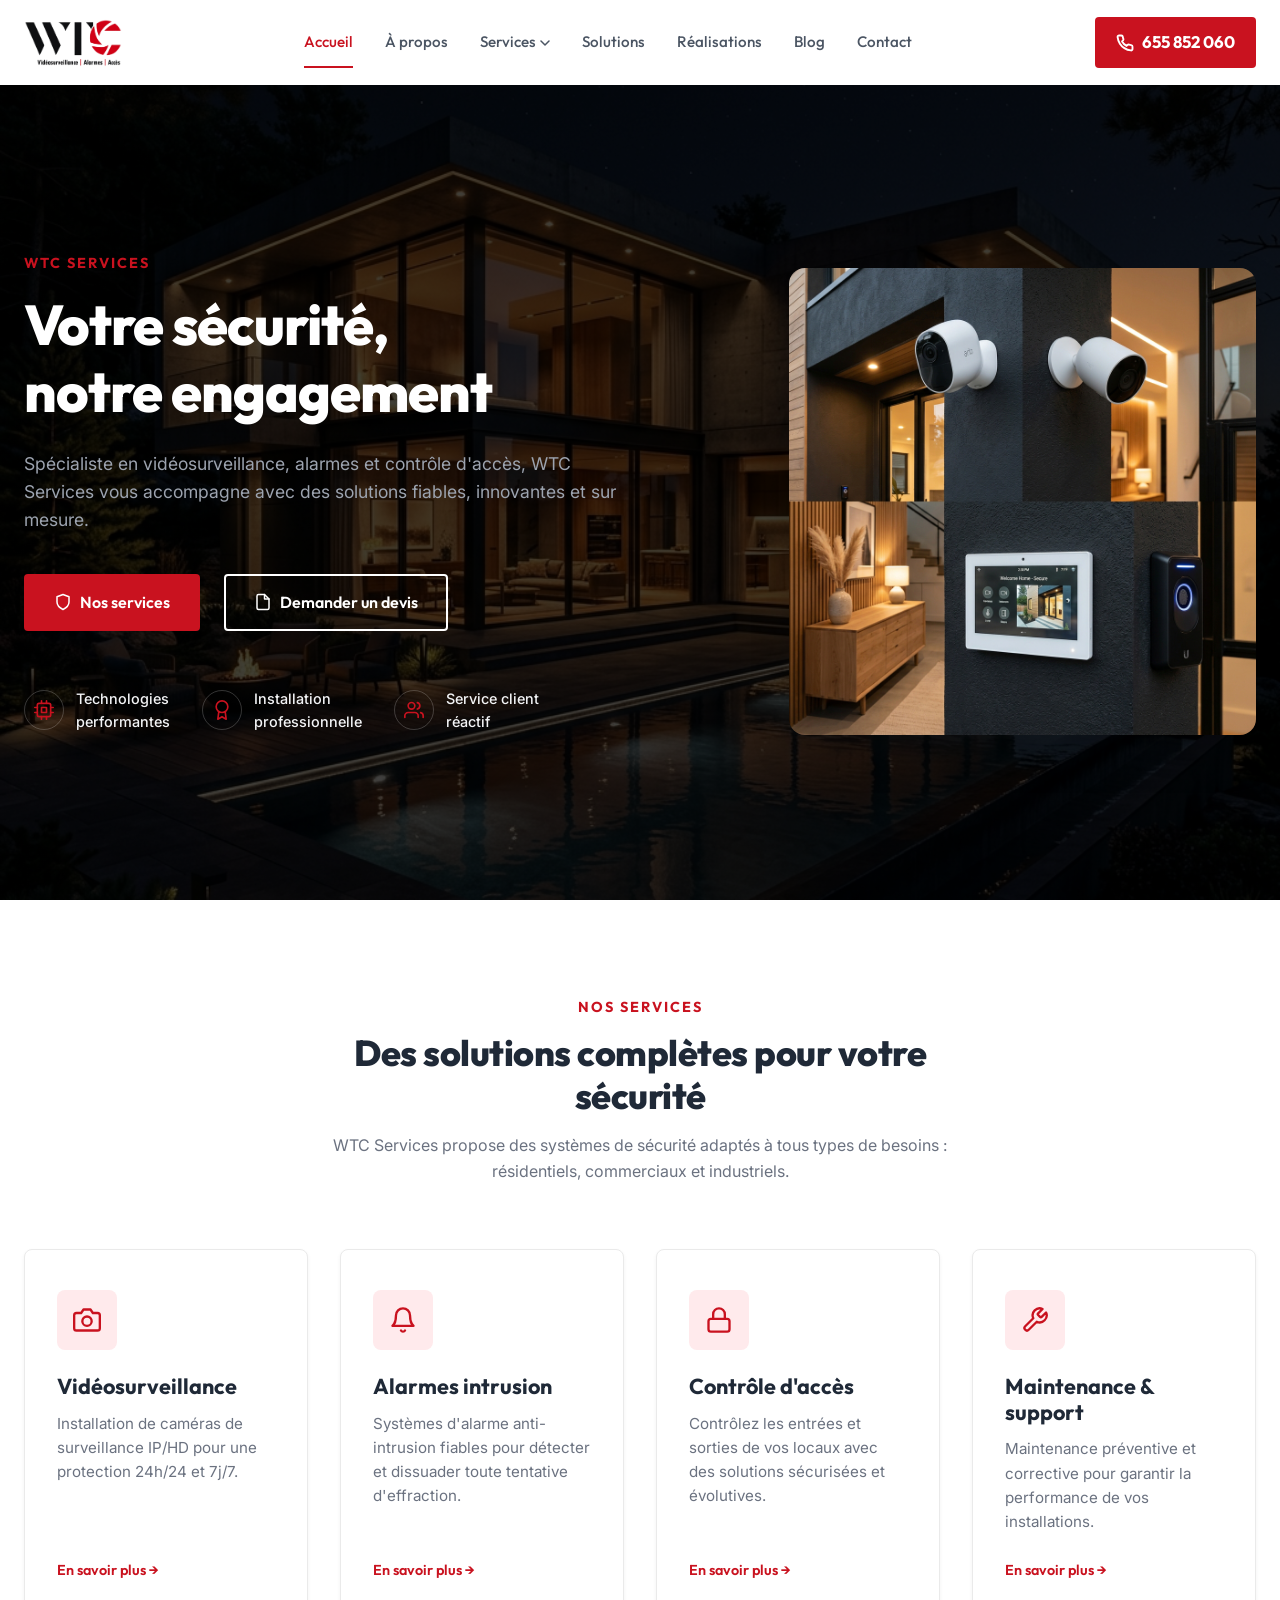
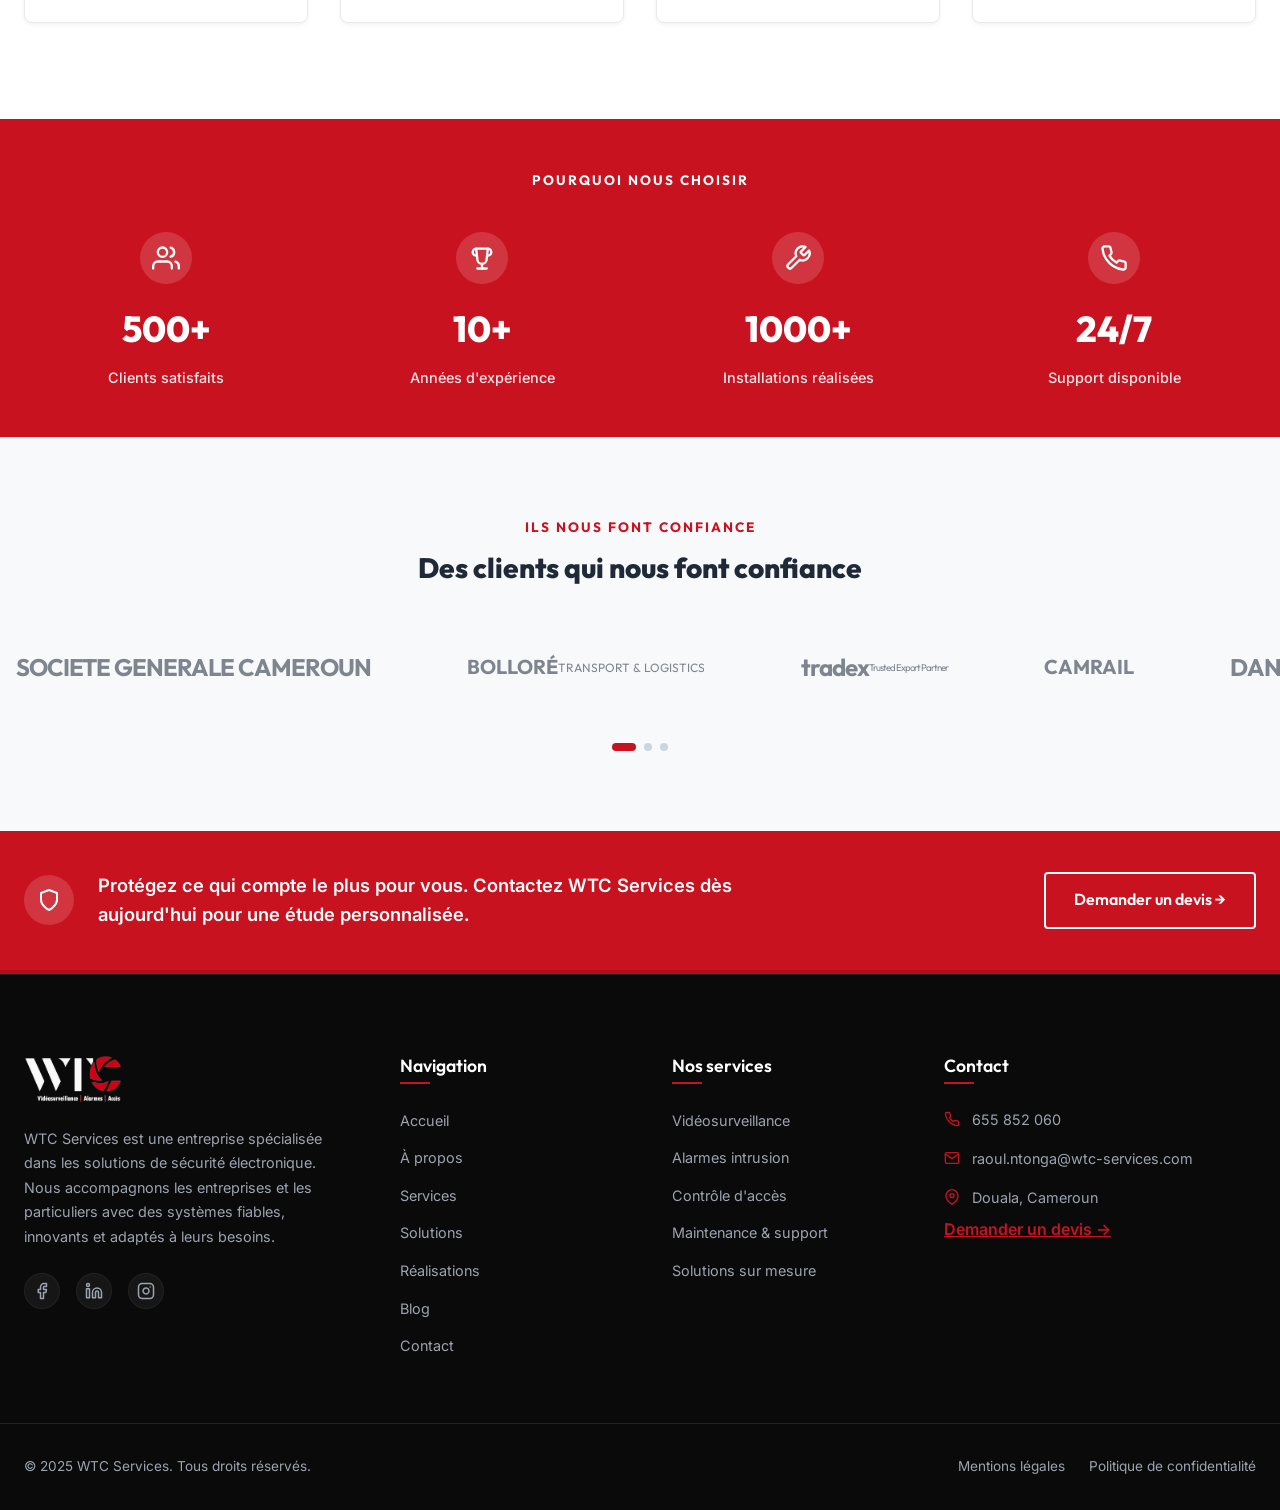
==== index.html @ ab54ff32 "first commit" ====
<!DOCTYPE html>
<html lang="fr">
<head>
    <meta charset="UTF-8">
    <meta name="viewport" content="width=device-width, initial-scale=1.0">
    <title>WTC Services | Vidéosurveillance, Alarmes et Contrôle d'accès</title>
    <meta name="description" content="Spécialiste en vidéosurveillance, alarmes et contrôle d'accès au Cameroun. WTC Services propose des solutions fiables, innovantes et sur mesure.">
    <link rel="stylesheet" href="css/style.css">
</head>
<body>

    <!-- HEADER / NAVIGATION -->
    <header>
        <div class="container nav-container">
            <div class="logo-wrapper">
                <a href="index.html">
                    <!-- Elegant Custom SVG Logo -->
                    <img src="assets/images/logo-dark.png" alt="WTC Services Logo" class="logo-img">
                </a>
            </div>
            
            <button class="menu-toggle" id="menuToggle" aria-label="Menu principal">
                <span></span>
                <span></span>
                <span></span>
            </button>
            
            <nav class="nav-menu" id="navMenu">
                <a href="index.html" class="nav-link active">Accueil</a>
                <a href="a-propos.html" class="nav-link">À propos</a>
                <div class="nav-item-dropdown">
                    <a href="services.html" class="nav-link dropdown-toggle">Services <svg width="10" height="6" viewBox="0 0 10 6" fill="none" xmlns="http://www.w3.org/2000/svg"><path d="M1 1L5 5L9 1" stroke="currentColor" stroke-width="1.5" stroke-linecap="round" stroke-linejoin="round"/></svg></a>
                    <div class="dropdown-menu">
                        <a href="services.html#videosurveillance" class="dropdown-item">Vidéosurveillance</a>
                        <a href="services.html#alarmes" class="dropdown-item">Alarmes intrusion</a>
                        <a href="services.html#acces" class="dropdown-item">Contrôle d'accès</a>
                        <a href="services.html#maintenance" class="dropdown-item">Maintenance & support</a>
                    </div>
                </div>
                <a href="solutions.html" class="nav-link">Solutions</a>
                <a href="realisations.html" class="nav-link">Réalisations</a>
                <a href="blog.html" class="nav-link">Blog</a>
                <a href="contact.html" class="nav-link">Contact</a>
            </nav>
            
            <div class="header-btn">
                <a href="tel:655852060" class="btn btn-phone">
                    <!-- Phone Icon -->
                    <svg width="18" height="18" viewBox="0 0 24 24" fill="none" stroke="currentColor" stroke-width="2.5" stroke-linecap="round" stroke-linejoin="round"><path d="M22 16.92v3a2 2 0 0 1-2.18 2 19.79 19.79 0 0 1-8.63-3.07 19.5 19.5 0 0 1-6-6 19.79 19.79 0 0 1-3.07-8.67A2 2 0 0 1 4.11 2h3a2 2 0 0 1 2 1.72 12.84 12.84 0 0 0 .7 2.81 2 2 0 0 1-.45 2.11L8.09 9.91a16 16 0 0 0 6 6l1.27-1.27a2 2 0 0 1 2.1-.45 12.84 12.84 0 0 0 2.81.7A2 2 0 0 1 22 16.92z"/></svg>
                    655 852 060
                </a>
            </div>
        </div>
    </header>

    <!-- HERO SECTION -->
    <section class="hero">
        <div class="container">
            <div class="hero-grid">
                <div class="hero-content">
                    <div class="hero-tag">WTC SERVICES</div>
                    <h1 class="hero-title">Votre sécurité,<br>notre engagement</h1>
                    <p class="hero-desc">Spécialiste en vidéosurveillance, alarmes et contrôle d'accès, WTC Services vous accompagne avec des solutions fiables, innovantes et sur mesure.</p>
                    
                    <div class="hero-buttons">
                        <a href="services.html" class="btn btn-primary">
                            <!-- Shield Icon -->
                            <svg width="18" height="18" viewBox="0 0 24 24" fill="none" stroke="currentColor" stroke-width="2" stroke-linecap="round" stroke-linejoin="round"><path d="M12 22s8-4 8-10V5l-8-3-8 3v7c0 6 8 10 8 10z"/></svg>
                            Nos services
                        </a>
                        <a href="#" class="btn btn-secondary devis-modal-trigger">
                            <!-- Document Icon -->
                            <svg width="18" height="18" viewBox="0 0 24 24" fill="none" stroke="currentColor" stroke-width="2" stroke-linecap="round" stroke-linejoin="round"><path d="M14 2H6a2 2 0 0 0-2 2v16a2 2 0 0 0 2 2h12a2 2 0 0 0 2-2V8z"/><polyline points="14 2 14 8 20 8"/></svg>
                            Demander un devis
                        </a>
                    </div>
                    
                    <div class="hero-highlights">
                        <div class="highlight-item">
                            <div class="highlight-icon-wrapper">
                                <!-- CPU Icon -->
                                <svg width="20" height="20" viewBox="0 0 24 24" fill="none" stroke="currentColor" stroke-width="2" stroke-linecap="round" stroke-linejoin="round"><rect x="4" y="4" width="16" height="16" rx="2" ry="2"/><rect x="9" y="9" width="6" height="6"/><line x1="9" y1="1" x2="9" y2="4"/><line x1="15" y1="1" x2="15" y2="4"/><line x1="9" y1="20" x2="9" y2="23"/><line x1="15" y1="20" x2="15" y2="23"/><line x1="20" y1="9" x2="23" y2="9"/><line x1="20" y1="15" x2="23" y2="15"/><line x1="1" y1="9" x2="4" y2="9"/><line x1="1" y1="15" x2="4" y2="15"/></svg>
                            </div>
                            <span class="highlight-text">Technologies<br>performantes</span>
                        </div>
                        <div class="highlight-item">
                            <div class="highlight-icon-wrapper">
                                <!-- Award Icon -->
                                <svg width="20" height="20" viewBox="0 0 24 24" fill="none" stroke="currentColor" stroke-width="2" stroke-linecap="round" stroke-linejoin="round"><circle cx="12" cy="8" r="7"/><polyline points="8.21 13.89 7 23 12 20 17 23 15.79 13.88"/></svg>
                            </div>
                            <span class="highlight-text">Installation<br>professionnelle</span>
                        </div>
                        <div class="highlight-item">
                            <div class="highlight-icon-wrapper">
                                <!-- Users Icon -->
                                <svg width="20" height="20" viewBox="0 0 24 24" fill="none" stroke="currentColor" stroke-width="2" stroke-linecap="round" stroke-linejoin="round"><path d="M17 21v-2a4 4 0 0 0-4-4H5a4 4 0 0 0-4 4v2"/><circle cx="9" cy="7" r="4"/><path d="M23 21v-2a4 4 0 0 0-3-3.87"/><path d="M16 3.13a4 4 0 0 1 0 7.75"/></svg>
                            </div>
                            <span class="highlight-text">Service client<br>réactif</span>
                        </div>
                    </div>
                </div>
                
                <div class="hero-products">
                    <div class="products-collage">
                        <!-- Central generated composite mockup image representing the high quality security hardware -->
                        <img src="assets/images/security_equipment.png" alt="Systèmes de sécurité professionnels WTC Services" style="width: 100%; border-radius: var(--radius-lg); box-shadow: var(--shadow-lg);">
                    </div>
                </div>
            </div>
        </div>
    </section>

    <!-- SERVICES SECTION -->
    <section class="section">
        <div class="container">
            <div class="section-header">
                <span class="section-tag">Nos Services</span>
                <h2 class="section-title">Des solutions complètes pour votre sécurité</h2>
                <p class="section-desc">WTC Services propose des systèmes de sécurité adaptés à tous types de besoins : résidentiels, commerciaux et industriels.</p>
            </div>
            
            <div class="services-grid">
                <!-- Card 1 -->
                <div class="service-card">
                    <div class="service-icon-wrapper">
                        <!-- Camera Icon -->
                        <svg width="28" height="28" viewBox="0 0 24 24" fill="none" stroke="currentColor" stroke-width="2" stroke-linecap="round" stroke-linejoin="round"><path d="M23 19a2 2 0 0 1-2 2H3a2 2 0 0 1-2-2V8a2 2 0 0 1 2-2h4l2-3h6l2 3h4a2 2 0 0 1 2 2z"/><circle cx="12" cy="13" r="4"/></svg>
                    </div>
                    <h3 class="service-title">Vidéosurveillance</h3>
                    <p class="service-text">Installation de caméras de surveillance IP/HD pour une protection 24h/24 et 7j/7.</p>
                    <a href="services.html#videosurveillance" class="service-link">En savoir plus &rarr;</a>
                </div>
                
                <!-- Card 2 -->
                <div class="service-card">
                    <div class="service-icon-wrapper">
                        <!-- Bell Icon -->
                        <svg width="28" height="28" viewBox="0 0 24 24" fill="none" stroke="currentColor" stroke-width="2" stroke-linecap="round" stroke-linejoin="round"><path d="M18 8A6 6 0 0 0 6 8c0 7-3 9-3 9h18s-3-2-3-9"/><path d="M13.73 21a2 2 0 0 1-3.46 0"/></svg>
                    </div>
                    <h3 class="service-title">Alarmes intrusion</h3>
                    <p class="service-text">Systèmes d'alarme anti-intrusion fiables pour détecter et dissuader toute tentative d'effraction.</p>
                    <a href="services.html#alarmes" class="service-link">En savoir plus &rarr;</a>
                </div>
                
                <!-- Card 3 -->
                <div class="service-card">
                    <div class="service-icon-wrapper">
                        <!-- Keypad Lock Icon -->
                        <svg width="28" height="28" viewBox="0 0 24 24" fill="none" stroke="currentColor" stroke-width="2" stroke-linecap="round" stroke-linejoin="round"><rect x="3" y="11" width="18" height="11" rx="2" ry="2"/><path d="M7 11V7a5 5 0 0 1 10 0v4"/></svg>
                    </div>
                    <h3 class="service-title">Contrôle d'accès</h3>
                    <p class="service-text">Contrôlez les entrées et sorties de vos locaux avec des solutions sécurisées et évolutives.</p>
                    <a href="services.html#acces" class="service-link">En savoir plus &rarr;</a>
                </div>
                
                <!-- Card 4 -->
                <div class="service-card">
                    <div class="service-icon-wrapper">
                        <!-- Wrench Icon -->
                        <svg width="28" height="28" viewBox="0 0 24 24" fill="none" stroke="currentColor" stroke-width="2" stroke-linecap="round" stroke-linejoin="round"><path d="M14.7 6.3a1 1 0 0 0 0 1.4l1.6 1.6a1 1 0 0 0 1.4 0l3.77-3.77a6 6 0 0 1-7.94 7.94l-6.91 6.91a2.12 2.12 0 0 1-3-3l6.91-6.91a6 6 0 0 1 7.94-7.94l-3.76 3.76z"/></svg>
                    </div>
                    <h3 class="service-title">Maintenance & support</h3>
                    <p class="service-text">Maintenance préventive et corrective pour garantir la performance de vos installations.</p>
                    <a href="services.html#maintenance" class="service-link">En savoir plus &rarr;</a>
                </div>
            </div>
        </div>
    </section>

    <!-- STATS / POURQUOI NOUS CHOISIR SECTION -->
    <section class="stats-section">
        <div class="container">
            <div style="text-align: center; margin-bottom: 2.5rem;">
                <span style="text-transform: uppercase; font-family: var(--font-heading); font-weight: 700; font-size: 0.85rem; letter-spacing: 2px;">Pourquoi nous choisir</span>
            </div>
            
            <div class="stats-grid">
                <div class="stat-item">
                    <span class="stat-icon"><svg width="28" height="28" viewBox="0 0 24 24" fill="none" stroke="currentColor" stroke-width="2" stroke-linecap="round" stroke-linejoin="round"><path d="M17 21v-2a4 4 0 0 0-4-4H5a4 4 0 0 0-4 4v2"/><circle cx="9" cy="7" r="4"/><path d="M23 21v-2a4 4 0 0 0-3-3.87"/><path d="M16 3.13a4 4 0 0 1 0 7.75"/></svg></span>
                    <span class="stat-number">500+</span>
                    <span class="stat-label">Clients satisfaits</span>
                </div>
                <div class="stat-item">
                    <span class="stat-icon"><svg width="28" height="28" viewBox="0 0 24 24" fill="none" stroke="currentColor" stroke-width="2" stroke-linecap="round" stroke-linejoin="round"><polyline points="8 21 12 21 16 21"/><line x1="12" y1="17" x2="12" y2="21"/><path d="M7 4H17L16 13C16 15.2 14.2 17 12 17C9.8 17 8 15.2 8 13Z"/><path d="M7 4C7 4 4 4 4 7C4 9 6 10 7 10"/><path d="M17 4C17 4 20 4 20 7C20 9 18 10 17 10"/></svg></span>
                    <span class="stat-number">10+</span>
                    <span class="stat-label">Années d'expérience</span>
                </div>
                <div class="stat-item">
                    <span class="stat-icon"><svg width="28" height="28" viewBox="0 0 24 24" fill="none" stroke="currentColor" stroke-width="2" stroke-linecap="round" stroke-linejoin="round"><path d="M14.7 6.3a1 1 0 0 0 0 1.4l1.6 1.6a1 1 0 0 0 1.4 0l3.77-3.77a6 6 0 0 1-7.94 7.94l-6.91 6.91a2.12 2.12 0 0 1-3-3l6.91-6.91a6 6 0 0 1 7.94-7.94l-3.76 3.76z"/></svg></span>
                    <span class="stat-number">1000+</span>
                    <span class="stat-label">Installations réalisées</span>
                </div>
                <div class="stat-item">
                    <span class="stat-icon"><svg width="28" height="28" viewBox="0 0 24 24" fill="none" stroke="currentColor" stroke-width="2" stroke-linecap="round" stroke-linejoin="round"><path d="M22 16.92v3a2 2 0 0 1-2.18 2 19.79 19.79 0 0 1-8.63-3.07 19.5 19.5 0 0 1-6-6 19.79 19.79 0 0 1-3.07-8.67A2 2 0 0 1 4.11 2h3a2 2 0 0 1 2 1.72 12.84 12.84 0 0 0 .7 2.81 2 2 0 0 1-.45 2.11L8.09 9.91a16 16 0 0 0 6 6l1.27-1.27a2 2 0 0 1 2.1-.45 12.84 12.84 0 0 0 2.81.7A2 2 0 0 1 22 16.92z"/></svg></span>
                    <span class="stat-number">24/7</span>
                    <span class="stat-label">Support disponible</span>
                </div>
            </div>
        </div>
    </section>

    <!-- CLIENTS LOGO SECTION -->
    <section class="clients-section">
        <div class="container" style="text-align: center; margin-bottom: 3rem;">
            <span class="section-tag" style="font-size: 0.85rem;">Ils nous font confiance</span>
            <h3 style="font-size: 1.75rem; font-weight: 800; font-family: var(--font-heading); margin-top: 0.5rem;">Des clients qui nous font confiance</h3>
        </div>
        
        <div class="slider-container">
            <div class="logos-track">
                <!-- Double items for infinite looping -->
                <div class="logo-item bold">SOCIETE GENERALE CAMEROUN</div>
                <div class="logo-item font-heading">BOLLORÉ <span style="font-size:0.75rem; font-weight:400; display:block;">TRANSPORT & LOGISTICS</span></div>
                <div class="logo-item bold">tradex <span style="font-size:0.6rem; font-weight:400; display:block;">Trusted Export Partner</span></div>
                <div class="logo-item">CAMRAIL</div>
                <div class="logo-item bold">DANGOTE CEMENT</div>
                <div class="logo-item">CIMENCAM <span style="font-size:0.65rem; display:block;">HEIDELBERGCEMENT Group</span></div>
                
                <!-- Repeat for smooth scroll loop -->
                <div class="logo-item bold">SOCIETE GENERALE CAMEROUN</div>
                <div class="logo-item font-heading">BOLLORÉ <span style="font-size:0.75rem; font-weight:400; display:block;">TRANSPORT & LOGISTICS</span></div>
                <div class="logo-item bold">tradex <span style="font-size:0.6rem; font-weight:400; display:block;">Trusted Export Partner</span></div>
                <div class="logo-item">CAMRAIL</div>
                <div class="logo-item bold">DANGOTE CEMENT</div>
                <div class="logo-item">CIMENCAM <span style="font-size:0.65rem; display:block;">HEIDELBERGCEMENT Group</span></div>
            </div>
        </div>
        
        <div class="slider-dots">
            <div class="dot active"></div>
            <div class="dot"></div>
            <div class="dot"></div>
        </div>
    </section>

    <!-- CTA BANNER -->
    <section class="cta-banner">
        <div class="container cta-container">
            <div class="cta-content">
                <div class="cta-icon-wrapper">
                    <!-- Shield Icon -->
                    <svg width="24" height="24" viewBox="0 0 24 24" fill="none" stroke="currentColor" stroke-width="2" stroke-linecap="round" stroke-linejoin="round"><path d="M12 22s8-4 8-10V5l-8-3-8 3v7c0 6 8 10 8 10z"/></svg>
                </div>
                <div class="cta-text">
                    Protégez ce qui compte le plus pour vous. Contactez WTC Services dès aujourd'hui pour une étude personnalisée.
                </div>
            </div>
            <div>
                <a href="#" class="btn btn-secondary devis-modal-trigger" style="white-space: nowrap; border-color: var(--light); color: var(--light);">
                    Demander un devis &rarr;
                </a>
            </div>
        </div>
    </section>

    <!-- FOOTER -->
    <footer>
        <div class="container footer-grid">
            <div class="footer-col-about">
                <img src="assets/images/logo-light.png" alt="WTC Services Logo" class="logo-img">
                <p class="footer-about-text">WTC Services est une entreprise spécialisée dans les solutions de sécurité électronique. Nous accompagnons les entreprises et les particuliers avec des systèmes fiables, innovants et adaptés à leurs besoins.</p>
                <div class="social-links">
                    <a href="https://facebook.com" class="social-link" target="_blank" aria-label="Facebook">
                        <svg width="18" height="18" viewBox="0 0 24 24" fill="none" stroke="currentColor" stroke-width="2" stroke-linecap="round" stroke-linejoin="round"><path d="M18 2h-3a5 5 0 0 0-5 5v3H7v4h3v8h4v-8h3l1-4h-4V7a1 1 0 0 1 1-1h3z"/></svg>
                    </a>
                    <a href="https://linkedin.com" class="social-link" target="_blank" aria-label="LinkedIn">
                        <svg width="18" height="18" viewBox="0 0 24 24" fill="none" stroke="currentColor" stroke-width="2" stroke-linecap="round" stroke-linejoin="round"><path d="M16 8a6 6 0 0 1 6 6v7h-4v-7a2 2 0 0 0-2-2 2 2 0 0 0-2 2v7h-4v-7a6 6 0 0 1 6-6z"/><rect x="2" y="9" width="4" height="12"/><circle cx="4" cy="4" r="2"/></svg>
                    </a>
                    <a href="https://instagram.com" class="social-link" target="_blank" aria-label="Instagram">
                        <svg width="18" height="18" viewBox="0 0 24 24" fill="none" stroke="currentColor" stroke-width="2" stroke-linecap="round" stroke-linejoin="round"><rect x="2" y="2" width="20" height="20" rx="5" ry="5"/><path d="M16 11.37A4 4 0 1 1 12.63 8 4 4 0 0 1 16 11.37z"/><line x1="17.5" y1="6.5" x2="17.51" y2="6.5"/></svg>
                    </a>
                </div>
            </div>
            
            <div>
                <h4 class="footer-title">Navigation</h4>
                <ul class="footer-links">
                    <li><a href="index.html" class="footer-link">Accueil</a></li>
                    <li><a href="a-propos.html" class="footer-link">À propos</a></li>
                    <li><a href="services.html" class="footer-link">Services</a></li>
                    <li><a href="solutions.html" class="footer-link">Solutions</a></li>
                    <li><a href="realisations.html" class="footer-link">Réalisations</a></li>
                    <li><a href="blog.html" class="footer-link">Blog</a></li>
                    <li><a href="contact.html" class="footer-link">Contact</a></li>
                </ul>
            </div>
            
            <div>
                <h4 class="footer-title">Nos services</h4>
                <ul class="footer-links">
                    <li><a href="services.html#videosurveillance" class="footer-link">Vidéosurveillance</a></li>
                    <li><a href="services.html#alarmes" class="footer-link">Alarmes intrusion</a></li>
                    <li><a href="services.html#acces" class="footer-link">Contrôle d'accès</a></li>
                    <li><a href="services.html#maintenance" class="footer-link">Maintenance & support</a></li>
                    <li><a href="solutions.html" class="footer-link">Solutions sur mesure</a></li>
                </ul>
            </div>
            
            <div class="footer-col-contact">
                <h4 class="footer-title">Contact</h4>
                <ul class="contact-info-list">
                    <li class="contact-info-item">
                        <svg class="contact-info-icon" width="16" height="16" viewBox="0 0 24 24" fill="none" stroke="currentColor" stroke-width="2" stroke-linecap="round" stroke-linejoin="round"><path d="M22 16.92v3a2 2 0 0 1-2.18 2 19.79 19.79 0 0 1-8.63-3.07 19.5 19.5 0 0 1-6-6 19.79 19.79 0 0 1-3.07-8.67A2 2 0 0 1 4.11 2h3a2 2 0 0 1 2 1.72 12.84 12.84 0 0 0 .7 2.81 2 2 0 0 1-.45 2.11L8.09 9.91a16 16 0 0 0 6 6l1.27-1.27a2 2 0 0 1 2.1-.45 12.84 12.84 0 0 0 2.81.7A2 2 0 0 1 22 16.92z"/></svg>
                        <span>655 852 060</span>
                    </li>
                    <li class="contact-info-item">
                        <svg class="contact-info-icon" width="16" height="16" viewBox="0 0 24 24" fill="none" stroke="currentColor" stroke-width="2" stroke-linecap="round" stroke-linejoin="round"><path d="M4 4h16c1.1 0 2 .9 2 2v12c0 1.1-.9 2-2 2H4c-1.1 0-2-.9-2-2V6c0-1.1.9-2 2-2z"/><polyline points="22,6 12,13 2,6"/></svg>
                        <span>raoul.ntonga@wtc-services.com</span>
                    </li>
                    <li class="contact-info-item">
                        <svg class="contact-info-icon" width="16" height="16" viewBox="0 0 24 24" fill="none" stroke="currentColor" stroke-width="2" stroke-linecap="round" stroke-linejoin="round"><path d="M21 10c0 7-9 13-9 13s-9-6-9-13a9 9 0 0 1 18 0z"/><circle cx="12" cy="10" r="3"/></svg>
                        <span>Douala, Cameroun</span>
                    </li>
                </ul>
                <a href="#" class="footer-devis-link devis-modal-trigger">Demander un devis &rarr;</a>
            </div>
        </div>
        
        <div class="container footer-bottom">
            <div>
                &copy; 2025 WTC Services. Tous droits réservés.
            </div>
            <div class="footer-bottom-links">
                <a href="#" class="footer-bottom-link">Mentions légales</a>
                <a href="#" class="footer-bottom-link">Politique de confidentialité</a>
            </div>
        </div>
    </footer>

    <!-- MODAL DEVIS -->
    <div class="modal" id="devisModal">
        <div class="modal-content">
            <button class="modal-close" id="modalClose" aria-label="Fermer la boîte de dialogue">&times;</button>
            <h3 class="modal-title">Demande de devis</h3>
            <p class="modal-desc">Obtenez une étude personnalisée et gratuite pour la sécurisation de vos locaux.</p>
            
            <form id="devisForm">
                <div class="form-row">
                    <div class="form-group">
                        <label class="form-label" for="devisNom">Nom complet *</label>
                        <input class="form-control" type="text" id="devisNom" required placeholder="Ex: Jean Dupont">
                    </div>
                    <div class="form-group">
                        <label class="form-label" for="devisEntreprise">Entreprise / Organisation</label>
                        <input class="form-control" type="text" id="devisEntreprise" placeholder="Ex: WTC SARL">
                    </div>
                </div>
                
                <div class="form-row">
                    <div class="form-group">
                        <label class="form-label" for="devisEmail">Email *</label>
                        <input class="form-control" type="email" id="devisEmail" required placeholder="Ex: jean.dupont@mail.com">
                    </div>
                    <div class="form-group">
                        <label class="form-label" for="devisTel">Téléphone *</label>
                        <input class="form-control" type="tel" id="devisTel" required placeholder="Ex: 655 852 060">
                    </div>
                </div>
                
                <div class="form-group">
                    <label class="form-label" for="devisService">Service principal souhaité *</label>
                    <select class="form-control" id="devisService" required>
                        <option value="">Sélectionnez un service...</option>
                        <option value="videosurveillance">Vidéosurveillance</option>
                        <option value="alarmes">Alarmes anti-intrusion</option>
                        <option value="acces">Contrôle d'accès</option>
                        <option value="maintenance">Maintenance & Support</option>
                        <option value="complet">Solution complète de sécurité</option>
                    </select>
                </div>
                
                <div class="form-group">
                    <label class="form-label" for="devisMsg">Description du projet (besoins, type de local...) *</label>
                    <textarea class="form-control" id="devisMsg" rows="4" required placeholder="Décrivez votre besoin en quelques lignes..."></textarea>
                </div>
                
                <button type="submit" class="btn btn-primary" style="width: 100%; margin-top: 1rem;">Envoyer la demande de devis</button>
            </form>
        </div>
    </div>

    <!-- MAIN JS -->
    <script src="js/main.js"></script>
</body>
</html>
---- css/style.css ----
@import url('https://fonts.googleapis.com/css2?family=Inter:wght@300;400;500;600;700&family=Outfit:wght@400;500;600;700;800&display=swap');

/* --- CUSTOM PROPERTIES (DESIGN SYSTEM) --- */
:root {
    /* Colors */
    --primary: #c9121f;
    --primary-hover: #b00f1a;
    --primary-light: #ffeaec;
    --dark: #0a0a0a;
    --dark-card: #141414;
    --dark-border: #222222;
    --light: #ffffff;
    --light-bg: #f8f9fa;
    --light-border: #eaeaea;
    
    /* Text Colors */
    --text-dark: #1f2937;
    --text-muted: #6b7280;
    --text-light: #f3f4f6;
    --text-light-muted: #9ca3af;
    
    /* Typography */
    --font-heading: 'Outfit', sans-serif;
    --font-body: 'Inter', sans-serif;
    
    /* Shadows */
    --shadow-sm: 0 2px 4px rgba(0, 0, 0, 0.05);
    --shadow-md: 0 10px 20px rgba(0, 0, 0, 0.08);
    --shadow-lg: 0 20px 40px rgba(0, 0, 0, 0.15);
    
    /* Transitions */
    --transition: all 0.3s cubic-bezier(0.4, 0, 0.2, 1);
    
    /* Borders */
    --radius-sm: 4px;
    --radius-md: 8px;
    --radius-lg: 16px;
}

/* --- BASE STYLES --- */
* {
    margin: 0;
    padding: 0;
    box-sizing: border-box;
}

html {
    scroll-behavior: smooth;
}

body {
    font-family: var(--font-body);
    color: var(--text-dark);
    background-color: var(--light);
    line-height: 1.6;
    overflow-x: hidden;
}

h1, h2, h3, h4, h5, h6 {
    font-family: var(--font-heading);
    font-weight: 700;
    line-height: 1.2;
}

a {
    text-decoration: none;
    color: inherit;
    transition: var(--transition);
}

ul {
    list-style: none;
}

img {
    max-width: 100%;
    height: auto;
    display: block;
}

input, textarea, select {
    font-family: var(--font-body);
    font-size: 1rem;
    border: 1px solid var(--light-border);
    border-radius: var(--radius-md);
    padding: 0.75rem 1rem;
    outline: none;
    transition: var(--transition);
}

input:focus, textarea:focus, select:focus {
    border-color: var(--primary);
    box-shadow: 0 0 0 3px rgba(201, 18, 31, 0.1);
}

/* --- BUTTONS --- */
.btn {
    display: inline-flex;
    align-items: center;
    justify-content: center;
    gap: 0.5rem;
    font-family: var(--font-heading);
    font-weight: 600;
    padding: 0.85rem 1.75rem;
    border-radius: var(--radius-sm);
    cursor: pointer;
    transition: var(--transition);
    border: 2px solid transparent;
}

.btn-primary {
    background-color: var(--primary);
    color: var(--light);
}

.btn-primary:hover {
    background-color: var(--primary-hover);
    transform: translateY(-2px);
}

.btn-secondary {
    background-color: transparent;
    border-color: var(--light);
    color: var(--light);
}

.btn-secondary:hover {
    background-color: var(--light);
    color: var(--dark);
    transform: translateY(-2px);
}

.btn-phone {
    background-color: var(--primary);
    color: var(--light);
    border-radius: var(--radius-sm);
    padding: 0.6rem 1.2rem;
    font-size: 1.05rem;
    font-weight: 700;
}

.btn-phone:hover {
    background-color: var(--primary-hover);
    box-shadow: 0 4px 15px rgba(201, 18, 31, 0.4);
}

/* --- CONTAINER --- */
.container {
    width: 100%;
    max-width: 1280px;
    margin: 0 auto;
    padding: 0 1.5rem;
}

/* --- HEADER / NAVBAR --- */
header {
    background-color: var(--light);
    box-shadow: var(--shadow-sm);
    position: sticky;
    top: 0;
    z-index: 100;
    width: 100%;
}

.nav-container {
    display: flex;
    justify-content: space-between;
    align-items: center;
    height: 85px;
}

.logo-wrapper a {
    display: flex;
    align-items: center;
    gap: 0.5rem;
}

.logo-svg, .logo-img {
    height: 48px;
}

.nav-menu {
    display: flex;
    align-items: center;
    gap: 2rem;
}

.nav-link {
    font-family: var(--font-heading);
    font-weight: 500;
    font-size: 0.95rem;
    color: #4b5563;
    padding: 0.5rem 0;
    position: relative;
}

.nav-link:hover, .nav-link.active {
    color: var(--primary);
}

.nav-link.active::after {
    content: '';
    position: absolute;
    bottom: -5px;
    left: 0;
    width: 100%;
    height: 2px;
    background-color: var(--primary);
}

/* Dropdown */
.nav-item-dropdown {
    position: relative;
}

.dropdown-toggle {
    display: flex;
    align-items: center;
    gap: 0.25rem;
    cursor: pointer;
}

.dropdown-menu {
    position: absolute;
    top: 100%;
    left: 50%;
    transform: translateX(-50%) translateY(10px);
    background-color: var(--light);
    box-shadow: var(--shadow-lg);
    border-radius: var(--radius-md);
    min-width: 220px;
    opacity: 0;
    visibility: hidden;
    transition: var(--transition);
    border: 1px solid var(--light-border);
    padding: 0.5rem 0;
}

.nav-item-dropdown:hover .dropdown-menu {
    opacity: 1;
    visibility: visible;
    transform: translateX(-50%) translateY(0);
}

.dropdown-item {
    display: block;
    padding: 0.75rem 1.5rem;
    font-size: 0.9rem;
    font-weight: 500;
    color: var(--text-dark);
}

.dropdown-item:hover {
    background-color: var(--light-bg);
    color: var(--primary);
}

/* Mobile Menu Toggle */
.menu-toggle {
    display: none;
    flex-direction: column;
    gap: 5px;
    background: transparent;
    border: none;
    cursor: pointer;
    z-index: 101;
}

.menu-toggle span {
    display: block;
    width: 25px;
    height: 3px;
    background-color: var(--dark);
    border-radius: 3px;
    transition: var(--transition);
}

/* --- HERO SECTION --- */
.hero {
    position: relative;
    background-image: linear-gradient(rgba(0, 0, 0, 0.75), rgba(0, 0, 0, 0.75)), url('../assets/images/hero_background.png');
    background-size: cover;
    background-position: center;
    background-repeat: no-repeat;
    color: var(--light);
    min-height: calc(100vh - 85px);
    display: flex;
    align-items: center;
    padding: 4rem 0;
}

.hero-grid {
    display: grid;
    grid-template-columns: 1.2fr 0.8fr;
    gap: 4rem;
    align-items: center;
}

.hero-tag {
    color: var(--primary);
    font-family: var(--font-heading);
    font-weight: 700;
    font-size: 0.9rem;
    letter-spacing: 2px;
    text-transform: uppercase;
    margin-bottom: 1rem;
}

.hero-title {
    font-size: 3.5rem;
    font-weight: 800;
    margin-bottom: 1.5rem;
    letter-spacing: -1px;
}

.hero-desc {
    font-size: 1.1rem;
    color: var(--text-light-muted);
    max-width: 600px;
    margin-bottom: 2.5rem;
}

.hero-buttons {
    display: flex;
    gap: 1.5rem;
    margin-bottom: 3.5rem;
}

.hero-highlights {
    display: flex;
    gap: 2rem;
}

.highlight-item {
    display: flex;
    align-items: center;
    gap: 0.75rem;
}

.highlight-icon-wrapper {
    display: flex;
    align-items: center;
    justify-content: center;
    width: 40px;
    height: 40px;
    border-radius: 50%;
    border: 1px solid rgba(255, 255, 255, 0.2);
    color: var(--primary);
}

.highlight-text {
    font-size: 0.9rem;
    font-weight: 500;
    color: var(--text-light);
}

/* Security Products Collage (Hero Right) */
.hero-products {
    position: relative;
    display: flex;
    justify-content: center;
    align-items: center;
    height: 450px;
}

.products-collage {
    position: relative;
    width: 100%;
    height: 100%;
}

.collage-img {
    position: absolute;
    border-radius: var(--radius-md);
    box-shadow: 0 20px 40px rgba(0, 0, 0, 0.5);
    border: 1px solid rgba(255, 255, 255, 0.1);
    transition: var(--transition);
}

.collage-img:hover {
    transform: scale(1.05) translateY(-5px);
    z-index: 10;
}

.img-cam-1 {
    top: 0;
    right: 0;
    width: 70%;
    z-index: 1;
}

.img-cam-2 {
    top: 15%;
    right: -10%;
    width: 45%;
    z-index: 3;
}

.img-panel {
    bottom: 5%;
    left: 0;
    width: 45%;
    z-index: 2;
}

.img-reader {
    bottom: 12%;
    left: 48%;
    width: 32%;
    z-index: 4;
}

.img-biometric {
    bottom: 0%;
    right: -5%;
    width: 25%;
    z-index: 5;
}

/* --- SERVICES SECTION --- */
.section {
    padding: 6rem 0;
}

.section-dark {
    background-color: var(--dark);
    color: var(--light);
}

.section-header {
    text-align: center;
    max-width: 700px;
    margin: 0 auto 4rem;
}

.section-tag {
    color: var(--primary);
    font-family: var(--font-heading);
    font-weight: 700;
    font-size: 0.9rem;
    letter-spacing: 2px;
    text-transform: uppercase;
    margin-bottom: 0.75rem;
    display: block;
}

.section-title {
    font-size: 2.25rem;
    font-weight: 800;
    margin-bottom: 1rem;
    letter-spacing: -0.5px;
}

.section-desc {
    color: var(--text-muted);
}

.section-dark .section-desc {
    color: var(--text-light-muted);
}

.services-grid {
    display: grid;
    grid-template-columns: repeat(auto-fit, minmax(260px, 1fr));
    gap: 2rem;
}

.service-card {
    background-color: var(--light);
    border: 1px solid var(--light-border);
    border-radius: var(--radius-md);
    padding: 2.5rem 2rem;
    transition: var(--transition);
    display: flex;
    flex-direction: column;
    box-shadow: var(--shadow-sm);
}

.service-card:hover {
    transform: translateY(-8px);
    box-shadow: var(--shadow-lg);
    border-color: rgba(201, 18, 31, 0.2);
}

.service-icon-wrapper {
    width: 60px;
    height: 60px;
    background-color: var(--primary-light);
    color: var(--primary);
    border-radius: var(--radius-md);
    display: flex;
    align-items: center;
    justify-content: center;
    margin-bottom: 1.5rem;
    transition: var(--transition);
}

.service-card:hover .service-icon-wrapper {
    background-color: var(--primary);
    color: var(--light);
}

.service-title {
    font-size: 1.35rem;
    font-weight: 700;
    margin-bottom: 0.75rem;
}

.service-text {
    color: var(--text-muted);
    font-size: 0.95rem;
    margin-bottom: 1.5rem;
    flex-grow: 1;
}

.service-link {
    display: inline-flex;
    align-items: center;
    gap: 0.5rem;
    color: var(--primary);
    font-family: var(--font-heading);
    font-weight: 600;
    font-size: 0.9rem;
}

.service-link:hover {
    gap: 0.75rem;
}

/* --- STATS SECTION --- */
.stats-section {
    background-color: var(--primary);
    color: var(--light);
    padding: 3rem 0;
}

.stats-grid {
    display: grid;
    grid-template-columns: repeat(4, 1fr);
    gap: 2rem;
    text-align: center;
}

.stat-item {
    display: flex;
    flex-direction: column;
    align-items: center;
    gap: 0.5rem;
}

.stat-icon {
    display: flex;
    align-items: center;
    justify-content: center;
    width: 52px;
    height: 52px;
    background-color: rgba(255, 255, 255, 0.15);
    border-radius: 50%;
    margin-bottom: 0.5rem;
    color: var(--light);
}

.stat-icon svg {
    width: 28px;
    height: 28px;
}

.stat-number {
    font-family: var(--font-heading);
    font-size: 2.25rem;
    font-weight: 800;
}

.stat-label {
    font-size: 0.9rem;
    font-weight: 500;
    color: rgba(255, 255, 255, 0.9);
}

/* --- CLIENTS SECTION --- */
.clients-section {
    padding: 5rem 0;
    background-color: var(--light-bg);
}

.slider-container {
    overflow: hidden;
    position: relative;
    width: 100%;
}

.logos-track {
    display: flex;
    align-items: center;
    gap: 4rem;
    width: max-content;
    animation: scrollLogos 25s linear infinite;
}

.logo-item {
    display: flex;
    align-items: center;
    justify-content: center;
    font-family: var(--font-heading);
    font-weight: 700;
    font-size: 1.25rem;
    color: #4b5563;
    opacity: 0.7;
    transition: var(--transition);
    padding: 1rem;
}

.logo-item:hover {
    opacity: 1;
}

.logo-item.bold {
    font-size: 1.5rem;
    letter-spacing: -1px;
}

.slider-dots {
    display: flex;
    justify-content: center;
    gap: 0.5rem;
    margin-top: 2.5rem;
}

.dot {
    width: 8px;
    height: 8px;
    border-radius: 50%;
    background-color: #cbd5e1;
    cursor: pointer;
    transition: var(--transition);
}

.dot.active {
    background-color: var(--primary);
    width: 24px;
    border-radius: 4px;
}

@keyframes scrollLogos {
    0% { transform: translateX(0); }
    100% { transform: translateX(-50%); }
}

/* --- CTA BANNER --- */
.cta-banner {
    background-color: var(--primary);
    color: var(--light);
    padding: 2.5rem 0;
    border-bottom: 4px solid var(--primary-hover);
}

.cta-container {
    display: flex;
    justify-content: space-between;
    align-items: center;
    gap: 2rem;
}

.cta-content {
    display: flex;
    align-items: center;
    gap: 1.5rem;
}

.cta-icon-wrapper {
    width: 50px;
    height: 50px;
    background-color: rgba(255, 255, 255, 0.15);
    border-radius: 50%;
    display: flex;
    align-items: center;
    justify-content: center;
    font-size: 1.5rem;
}

.cta-text {
    font-size: 1.15rem;
    font-weight: 600;
    max-width: 700px;
}

/* --- FOOTER --- */
footer {
    background-color: var(--dark);
    color: var(--text-light);
    padding: 5rem 0 2rem;
    border-top: 1px solid var(--dark-border);
}

.footer-grid {
    display: grid;
    grid-template-columns: 1.2fr 0.8fr 0.8fr 1.2fr;
    gap: 4rem;
    margin-bottom: 4rem;
}

.footer-col-about .logo-svg, .footer-col-about .logo-img {
    margin-bottom: 1.5rem;
}

.footer-about-text {
    color: var(--text-light-muted);
    font-size: 0.9rem;
    margin-bottom: 1.5rem;
    line-height: 1.7;
}

.social-links {
    display: flex;
    gap: 1rem;
}

.social-link {
    display: flex;
    align-items: center;
    justify-content: center;
    width: 36px;
    height: 36px;
    background-color: rgba(255, 255, 255, 0.05);
    border-radius: 50%;
    color: var(--text-light-muted);
    border: 1px solid rgba(255, 255, 255, 0.05);
}

.social-link:hover {
    background-color: var(--primary);
    color: var(--light);
    border-color: var(--primary);
    transform: translateY(-3px);
}

.footer-title {
    font-size: 1.1rem;
    font-weight: 600;
    margin-bottom: 1.5rem;
    color: var(--light);
    position: relative;
    padding-bottom: 0.5rem;
}

.footer-title::after {
    content: '';
    position: absolute;
    bottom: 0;
    left: 0;
    width: 30px;
    height: 2px;
    background-color: var(--primary);
}

.footer-links {
    display: flex;
    flex-direction: column;
    gap: 0.75rem;
}

.footer-link {
    color: var(--text-light-muted);
    font-size: 0.9rem;
}

.footer-link:hover {
    color: var(--primary);
    padding-left: 5px;
}

.contact-info-list {
    display: flex;
    flex-direction: column;
    gap: 1rem;
}

.contact-info-item {
    display: flex;
    align-items: flex-start;
    gap: 0.75rem;
    font-size: 0.9rem;
    color: var(--text-light-muted);
}

.contact-info-icon {
    color: var(--primary);
    margin-top: 0.2rem;
}

.footer-devis-link {
    color: var(--primary);
    font-weight: 600;
    text-decoration: underline;
    display: inline-block;
    margin-top: 0.5rem;
}

.footer-devis-link:hover {
    color: var(--primary-hover);
}

.footer-bottom {
    border-top: 1px solid var(--dark-border);
    padding-top: 2rem;
    display: flex;
    justify-content: space-between;
    align-items: center;
    font-size: 0.85rem;
    color: var(--text-light-muted);
}

.footer-bottom-links {
    display: flex;
    gap: 1.5rem;
}

.footer-bottom-link:hover {
    color: var(--primary);
}

/* --- MODAL (DEVIS) --- */
.modal {
    position: fixed;
    top: 0;
    left: 0;
    width: 100%;
    height: 100%;
    background-color: rgba(0, 0, 0, 0.7);
    backdrop-filter: blur(5px);
    display: flex;
    align-items: center;
    justify-content: center;
    z-index: 1000;
    opacity: 0;
    visibility: hidden;
    transition: var(--transition);
}

.modal.active {
    opacity: 1;
    visibility: visible;
}

.modal-content {
    background-color: var(--light);
    border-radius: var(--radius-md);
    width: 100%;
    max-width: 600px;
    max-height: 90vh;
    overflow-y: auto;
    position: relative;
    padding: 3rem;
    box-shadow: var(--shadow-lg);
    transform: translateY(30px);
    transition: var(--transition);
}

.modal.active .modal-content {
    transform: translateY(0);
}

.modal-close {
    position: absolute;
    top: 1.5rem;
    right: 1.5rem;
    background: transparent;
    border: none;
    font-size: 1.5rem;
    cursor: pointer;
    color: var(--text-muted);
    transition: var(--transition);
}

.modal-close:hover {
    color: var(--primary);
}

.modal-title {
    font-size: 2rem;
    margin-bottom: 0.5rem;
    color: var(--text-dark);
}

.modal-desc {
    color: var(--text-muted);
    margin-bottom: 2rem;
}

/* Form Styles */
.form-group {
    margin-bottom: 1.25rem;
}

.form-label {
    display: block;
    font-weight: 500;
    font-size: 0.9rem;
    margin-bottom: 0.5rem;
}

.form-control {
    width: 100%;
}

.form-row {
    display: grid;
    grid-template-columns: 1fr 1fr;
    gap: 1.25rem;
}

/* --- OTHER PAGES STYLING --- */
.page-hero {
    background-color: var(--dark);
    color: var(--light);
    padding: 5rem 0;
    border-bottom: 4px solid var(--primary);
    position: relative;
    overflow: hidden;
}

.page-hero::before {
    content: '';
    position: absolute;
    top: 0;
    right: 0;
    width: 40%;
    height: 100%;
    background: linear-gradient(45deg, transparent, rgba(201, 18, 31, 0.15));
    clip-path: polygon(20% 0%, 100% 0%, 100% 100%, 0% 100%);
}

.page-title {
    font-size: 2.75rem;
    margin-bottom: 0.5rem;
}

.breadcrumbs {
    display: flex;
    gap: 0.5rem;
    font-size: 0.9rem;
    color: var(--text-light-muted);
}

.breadcrumbs a:hover {
    color: var(--primary);
}

/* About Page */
.about-grid {
    display: grid;
    grid-template-columns: 1.1fr 0.9fr;
    gap: 4rem;
    align-items: center;
}

.about-features {
    display: grid;
    grid-template-columns: 1fr 1fr;
    gap: 2rem;
    margin-top: 3rem;
}

.about-feat-card {
    border: 1px solid var(--light-border);
    padding: 1.5rem;
    border-radius: var(--radius-md);
    transition: var(--transition);
}

.about-feat-card:hover {
    border-color: var(--primary);
    transform: translateY(-3px);
}

.about-feat-icon {
    color: var(--primary);
    display: flex;
    align-items: center;
    margin-bottom: 0.75rem;
}

.about-feat-icon svg {
    width: 28px;
    height: 28px;
}

.about-image-wrapper {
    position: relative;
}

.about-image-wrapper::after {
    content: '';
    position: absolute;
    top: 20px;
    left: 20px;
    width: 100%;
    height: 100%;
    border: 3px solid var(--primary);
    border-radius: var(--radius-md);
    z-index: -1;
}

.about-img {
    border-radius: var(--radius-md);
    box-shadow: var(--shadow-md);
}

/* Contact Page */
.contact-grid {
    display: grid;
    grid-template-columns: 0.8fr 1.2fr;
    gap: 4rem;
}

.contact-card-info {
    background-color: var(--light-bg);
    border-radius: var(--radius-md);
    padding: 3rem 2.5rem;
}

.contact-card-info h3 {
    font-size: 1.5rem;
    margin-bottom: 2rem;
}

.contact-form-wrapper {
    background-color: var(--light);
    border: 1px solid var(--light-border);
    box-shadow: var(--shadow-md);
    border-radius: var(--radius-md);
    padding: 3rem;
}

.map-placeholder {
    height: auto;
    min-height: 480px;
    background-color: var(--dark);
    border-radius: var(--radius-md);
    margin-top: 4rem;
    position: relative;
    overflow: hidden;
    display: flex;
    align-items: center;
    padding: 3.5rem 3rem;
    border: 1px solid var(--light-border);
}

.office-cards-container {
    display: grid;
    grid-template-columns: repeat(3, 1fr);
    gap: 2rem;
    width: 100%;
    z-index: 2;
    position: relative;
}

.office-card {
    background: rgba(255, 255, 255, 0.93);
    backdrop-filter: blur(10px);
    -webkit-backdrop-filter: blur(10px);
    padding: 2.25rem 2rem;
    border-radius: var(--radius-md);
    box-shadow: var(--shadow-lg);
    text-align: left;
    border: 1px solid rgba(255, 255, 255, 0.2);
    display: flex;
    flex-direction: column;
    justify-content: space-between;
    min-height: 260px;
    transition: var(--transition);
}

.office-card:hover {
    transform: translateY(-5px);
    background: rgba(255, 255, 255, 0.97);
    border-color: var(--primary);
}

.office-bg {
    width: 100%;
    height: 100%;
    object-fit: cover;
    object-position: center;
    position: absolute;
    top: 0;
    left: 0;
    z-index: 1;
    filter: brightness(0.65);
    transition: var(--transition);
}

.map-placeholder:hover .office-bg {
    transform: scale(1.03);
}

@media (max-width: 992px) {
    .office-cards-container {
        grid-template-columns: 1fr;
        gap: 1.5rem;
    }
    .map-placeholder {
        padding: 2rem 1.5rem;
    }
    .office-card {
        min-height: auto;
        padding: 1.75rem 1.5rem;
    }
}

/* Solutions Page & Portfolio Filters */
.filter-tabs {
    display: flex;
    justify-content: center;
    gap: 1rem;
    margin-bottom: 3rem;
}

.filter-tab {
    background-color: var(--light-bg);
    border: 1px solid var(--light-border);
    padding: 0.6rem 1.5rem;
    border-radius: 30px;
    font-weight: 600;
    font-family: var(--font-heading);
    cursor: pointer;
    transition: var(--transition);
}

.filter-tab:hover, .filter-tab.active {
    background-color: var(--primary);
    color: var(--light);
    border-color: var(--primary);
}

.portfolio-grid {
    display: grid;
    grid-template-columns: repeat(auto-fill, minmax(320px, 1fr));
    gap: 2rem;
}

.portfolio-card {
    border-radius: var(--radius-md);
    overflow: hidden;
    box-shadow: var(--shadow-sm);
    border: 1px solid var(--light-border);
    transition: var(--transition);
}

.portfolio-card:hover {
    transform: translateY(-5px);
    box-shadow: var(--shadow-lg);
}

.portfolio-img-wrapper {
    position: relative;
    overflow: hidden;
    height: 240px;
}

.portfolio-img {
    width: 100%;
    height: 100%;
    object-fit: cover;
    transition: var(--transition);
}

.portfolio-card:hover .portfolio-img {
    transform: scale(1.1);
}

.portfolio-tag {
    position: absolute;
    top: 1rem;
    left: 1rem;
    background-color: var(--primary);
    color: var(--light);
    padding: 0.25rem 0.75rem;
    border-radius: 30px;
    font-size: 0.8rem;
    font-weight: 600;
    font-family: var(--font-heading);
}

.portfolio-content {
    padding: 1.5rem;
}

.portfolio-title {
    font-size: 1.25rem;
    font-weight: 700;
    margin-bottom: 0.5rem;
}

.portfolio-desc {
    color: var(--text-muted);
    font-size: 0.9rem;
}

/* Blog Page */
.blog-grid {
    display: grid;
    grid-template-columns: repeat(auto-fill, minmax(350px, 1fr));
    gap: 2.5rem;
}

.blog-card {
    border-radius: var(--radius-md);
    overflow: hidden;
    box-shadow: var(--shadow-sm);
    border: 1px solid var(--light-border);
    transition: var(--transition);
    display: flex;
    flex-direction: column;
}

.blog-card:hover {
    transform: translateY(-5px);
    box-shadow: var(--shadow-lg);
}

.blog-img-wrapper {
    height: 220px;
    overflow: hidden;
}

.blog-img {
    width: 100%;
    height: 100%;
    object-fit: cover;
    transition: var(--transition);
}

.blog-card:hover .blog-img {
    transform: scale(1.05);
}

.blog-content {
    padding: 2rem;
    display: flex;
    flex-direction: column;
    flex-grow: 1;
}

.blog-meta {
    display: flex;
    gap: 1rem;
    font-size: 0.85rem;
    color: var(--text-muted);
    margin-bottom: 0.75rem;
}

.blog-title {
    font-size: 1.35rem;
    font-weight: 700;
    margin-bottom: 1rem;
    line-height: 1.3;
}

.blog-desc {
    color: var(--text-muted);
    font-size: 0.95rem;
    margin-bottom: 1.5rem;
    flex-grow: 1;
}

.blog-link {
    color: var(--primary);
    font-family: var(--font-heading);
    font-weight: 600;
    display: inline-flex;
    align-items: center;
    gap: 0.5rem;
}

.blog-link:hover {
    gap: 0.75rem;
}

/* Blog Single Page Details */
.blog-single-container {
    max-width: 800px;
    margin: 0 auto;
}

.blog-single-meta {
    display: flex;
    gap: 1.5rem;
    color: var(--text-muted);
    margin-bottom: 1.5rem;
    font-size: 0.95rem;
}

.blog-single-title {
    font-size: 3rem;
    font-weight: 800;
    margin-bottom: 2rem;
}

.blog-single-img {
    border-radius: var(--radius-md);
    margin-bottom: 2.5rem;
    width: 100%;
}

.blog-single-content {
    font-size: 1.1rem;
    line-height: 1.8;
}

.blog-single-content p {
    margin-bottom: 1.5rem;
}

.blog-single-content h2 {
    font-size: 1.75rem;
    margin: 2.5rem 0 1rem;
}

.blog-single-content ul {
    list-style: disc;
    margin-left: 2rem;
    margin-bottom: 1.5rem;
}

.blog-single-content li {
    margin-bottom: 0.5rem;
}

/* --- RESPONSIVE STYLES --- */
@media (max-width: 1024px) {
    .hero-title {
        font-size: 2.75rem;
    }
    
    .hero-grid {
        grid-template-columns: 1fr;
        gap: 3rem;
    }
    
    .hero-products {
        height: 380px;
        order: -1;
    }
    
    .footer-grid {
        grid-template-columns: 1.5fr 1fr 1fr;
        gap: 3rem;
    }
    
    .footer-col-contact {
        grid-column: span 3;
    }
}

@media (max-width: 768px) {
    .nav-menu {
        position: fixed;
        top: 85px;
        left: -100%;
        width: 100%;
        height: calc(100vh - 85px);
        background-color: var(--light);
        flex-direction: column;
        align-items: flex-start;
        padding: 3rem 2rem;
        gap: 1.5rem;
        box-shadow: 0 10px 15px rgba(0, 0, 0, 0.1);
        transition: var(--transition);
        overflow-y: auto;
    }
    
    .nav-menu.active {
        left: 0;
    }
    
    .dropdown-menu {
        position: static;
        transform: none;
        opacity: 1;
        visibility: visible;
        box-shadow: none;
        border: none;
        padding-left: 1.5rem;
        display: none;
        transition: none;
    }
    
    .nav-item-dropdown.active .dropdown-menu {
        display: block;
    }
    
    .menu-toggle {
        display: flex;
    }
    
    /* Menu Open Hamburger Icon State */
    .menu-toggle.active span:nth-child(1) {
        transform: rotate(45deg) translate(6px, 6px);
    }
    
    .menu-toggle.active span:nth-child(2) {
        opacity: 0;
    }
    
    .menu-toggle.active span:nth-child(3) {
        transform: rotate(-45deg) translate(5px, -5px);
    }
    
    .header-btn {
        display: none;
    }
    
    .hero-title {
        font-size: 2.25rem;
    }
    
    .hero-buttons {
        flex-direction: column;
        gap: 1rem;
    }
    
    .hero-highlights {
        flex-direction: column;
        gap: 1rem;
    }
    
    .stats-grid {
        grid-template-columns: repeat(2, 1fr);
        gap: 1.5rem;
    }
    
    .cta-container {
        flex-direction: column;
        text-align: center;
    }
    
    .cta-content {
        flex-direction: column;
    }
    
    .footer-grid {
        grid-template-columns: 1fr;
        gap: 2.5rem;
    }
    
    .footer-col-contact {
        grid-column: span 1;
    }
    
    .footer-bottom {
        flex-direction: column;
        gap: 1rem;
        text-align: center;
    }
    
    .about-grid, .contact-grid {
        grid-template-columns: 1fr;
        gap: 3rem;
    }
    
    .form-row {
        grid-template-columns: 1fr;
        gap: 1.25rem;
    }
    
    .modal-content {
        padding: 2rem 1.5rem;
    }
}

@media (max-width: 480px) {
    .stats-grid {
        grid-template-columns: 1fr;
    }
}

/* --- TRANSMISSION MODAL FOR EMAIL/WHATSAPP --- */
.transmission-modal-overlay {
    position: fixed;
    top: 0;
    left: 0;
    width: 100%;
    height: 100%;
    background-color: rgba(0, 0, 0, 0.6);
    backdrop-filter: blur(8px);
    z-index: 2000; /* Ensure it is above everything else including normal modals */
    display: flex;
    justify-content: center;
    align-items: center;
    opacity: 0;
    visibility: hidden;
    transition: opacity 0.3s ease, visibility 0.3s ease;
}

.transmission-modal-overlay.active {
    opacity: 1;
    visibility: visible;
}

.transmission-card {
    background-color: var(--light, #ffffff);
    border-radius: var(--radius-lg, 16px);
    box-shadow: var(--shadow-lg, 0 20px 40px rgba(0,0,0,0.15));
    width: 90%;
    max-width: 500px;
    padding: 3rem 2.5rem;
    position: relative;
    text-align: center;
    transform: translateY(20px);
    transition: transform 0.3s ease;
}

.transmission-modal-overlay.active .transmission-card {
    transform: translateY(0);
}

.transmission-close {
    position: absolute;
    top: 1.5rem;
    right: 1.5rem;
    background: none;
    border: none;
    font-size: 2rem;
    line-height: 1;
    cursor: pointer;
    color: var(--text-muted, #6b7280);
    transition: var(--transition, all 0.3s);
}

.transmission-close:hover {
    color: var(--primary, #c9121f);
}

.transmission-icon {
    width: 60px;
    height: 60px;
    background-color: #d1fae5;
    color: #059669;
    border-radius: 50%;
    display: flex;
    align-items: center;
    justify-content: center;
    font-size: 2rem;
    font-weight: bold;
    margin: 0 auto 1.5rem;
}

.transmission-title {
    font-family: var(--font-heading, 'Outfit', sans-serif);
    font-size: 1.75rem;
    font-weight: 800;
    margin-bottom: 0.75rem;
    color: var(--text-dark, #1f2937);
}

.transmission-desc {
    font-size: 0.95rem;
    color: var(--text-muted, #6b7280);
    margin-bottom: 2rem;
    line-height: 1.5;
}

.transmission-actions {
    display: flex;
    flex-direction: column;
    gap: 1rem;
    margin-bottom: 1.5rem;
}

.transmission-btn {
    display: flex;
    align-items: center;
    justify-content: center;
    gap: 0.75rem;
    padding: 1rem;
    border-radius: var(--radius-md, 8px);
    font-family: var(--font-heading, 'Outfit', sans-serif);
    font-weight: 700;
    font-size: 1rem;
    text-decoration: none;
    transition: var(--transition, all 0.3s);
    cursor: pointer;
}

.btn-whatsapp {
    background-color: #25d366;
    color: #ffffff;
}

.btn-whatsapp:hover {
    background-color: #128c7e;
    transform: translateY(-2px);
    box-shadow: 0 5px 15px rgba(37, 211, 102, 0.3);
}

.btn-email {
    background-color: var(--primary, #c9121f);
    color: #ffffff;
}

.btn-email:hover {
    background-color: var(--primary-hover, #b00f1a);
    transform: translateY(-2px);
    box-shadow: 0 5px 15px rgba(201, 18, 31, 0.3);
}

.transmission-note {
    font-size: 0.8rem;
    color: var(--text-muted, #9ca3af);
    line-height: 1.4;
}

@media (max-width: 576px) {
    .transmission-card {
        padding: 2rem 1.5rem;
    }
    .transmission-title {
        font-size: 1.5rem;
    }
}
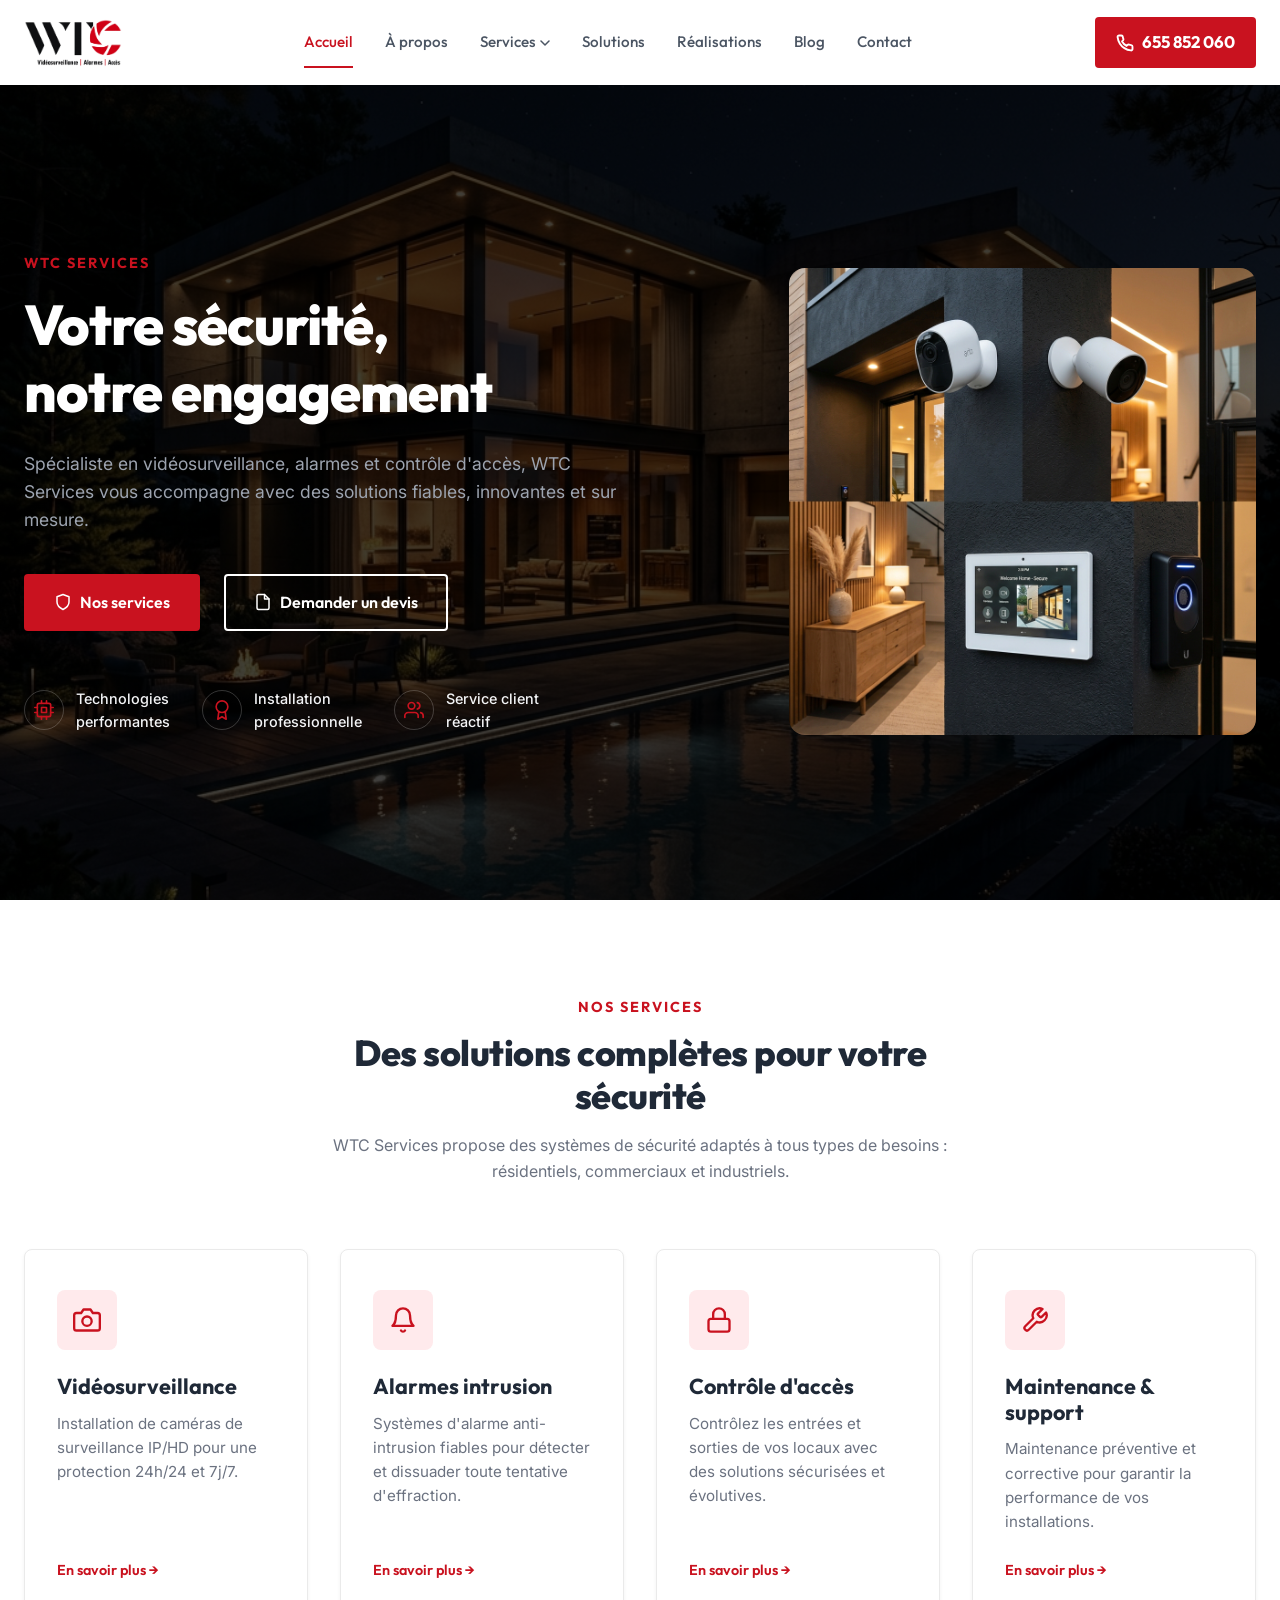
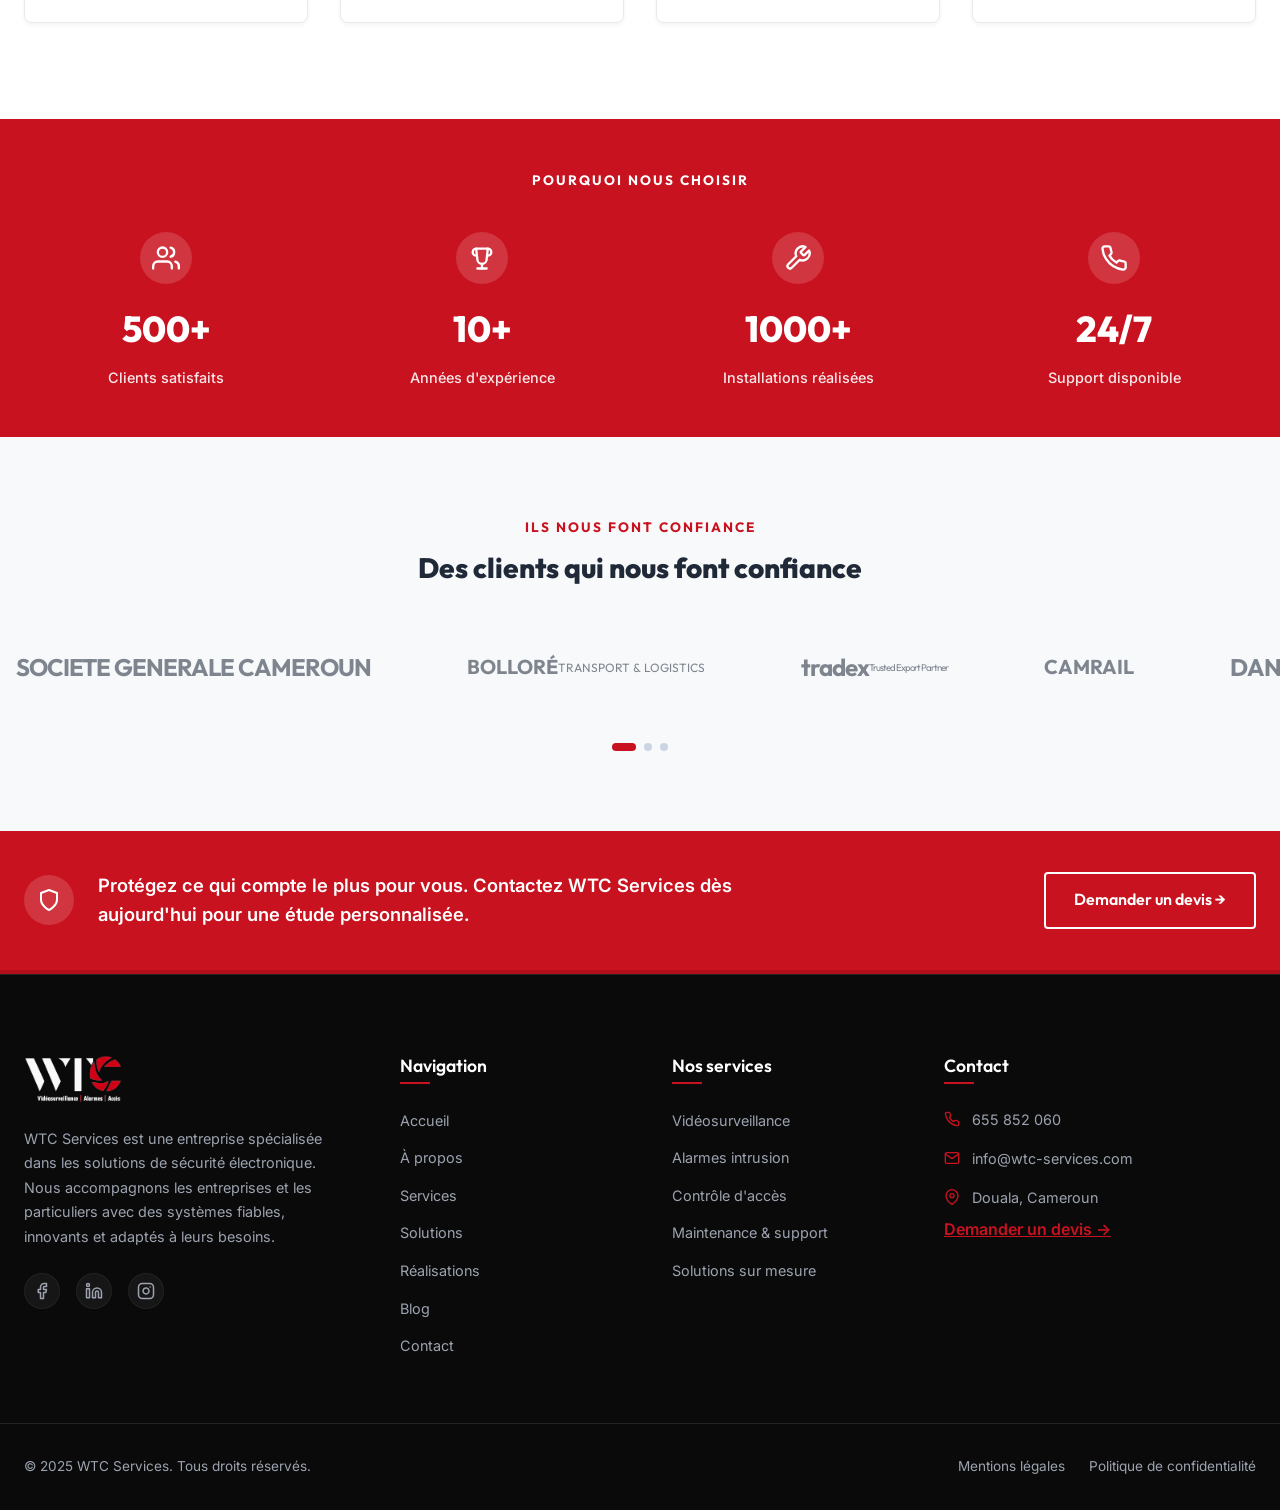
==== commit b33f48b5: "mise a jour image2" ====
--- a/index.html
+++ b/index.html
@@ -1,12 +1,15 @@
 <!DOCTYPE html>
 <html lang="fr">
+
 <head>
     <meta charset="UTF-8">
     <meta name="viewport" content="width=device-width, initial-scale=1.0">
     <title>WTC Services | Vidéosurveillance, Alarmes et Contrôle d'accès</title>
-    <meta name="description" content="Spécialiste en vidéosurveillance, alarmes et contrôle d'accès au Cameroun. WTC Services propose des solutions fiables, innovantes et sur mesure.">
+    <meta name="description"
+        content="Spécialiste en vidéosurveillance, alarmes et contrôle d'accès au Cameroun. WTC Services propose des solutions fiables, innovantes et sur mesure.">
     <link rel="stylesheet" href="css/style.css">
 </head>
+
 <body>
 
     <!-- HEADER / NAVIGATION -->
@@ -18,18 +21,22 @@
                     <img src="assets/images/logo-dark.png" alt="WTC Services Logo" class="logo-img">
                 </a>
             </div>
-            
+
             <button class="menu-toggle" id="menuToggle" aria-label="Menu principal">
                 <span></span>
                 <span></span>
                 <span></span>
             </button>
-            
+
             <nav class="nav-menu" id="navMenu">
                 <a href="index.html" class="nav-link active">Accueil</a>
                 <a href="a-propos.html" class="nav-link">À propos</a>
                 <div class="nav-item-dropdown">
-                    <a href="services.html" class="nav-link dropdown-toggle">Services <svg width="10" height="6" viewBox="0 0 10 6" fill="none" xmlns="http://www.w3.org/2000/svg"><path d="M1 1L5 5L9 1" stroke="currentColor" stroke-width="1.5" stroke-linecap="round" stroke-linejoin="round"/></svg></a>
+                    <a href="services.html" class="nav-link dropdown-toggle">Services <svg width="10" height="6"
+                            viewBox="0 0 10 6" fill="none" xmlns="http://www.w3.org/2000/svg">
+                            <path d="M1 1L5 5L9 1" stroke="currentColor" stroke-width="1.5" stroke-linecap="round"
+                                stroke-linejoin="round" />
+                        </svg></a>
                     <div class="dropdown-menu">
                         <a href="services.html#videosurveillance" class="dropdown-item">Vidéosurveillance</a>
                         <a href="services.html#alarmes" class="dropdown-item">Alarmes intrusion</a>
@@ -42,11 +49,15 @@
                 <a href="blog.html" class="nav-link">Blog</a>
                 <a href="contact.html" class="nav-link">Contact</a>
             </nav>
-            
+
             <div class="header-btn">
                 <a href="tel:655852060" class="btn btn-phone">
                     <!-- Phone Icon -->
-                    <svg width="18" height="18" viewBox="0 0 24 24" fill="none" stroke="currentColor" stroke-width="2.5" stroke-linecap="round" stroke-linejoin="round"><path d="M22 16.92v3a2 2 0 0 1-2.18 2 19.79 19.79 0 0 1-8.63-3.07 19.5 19.5 0 0 1-6-6 19.79 19.79 0 0 1-3.07-8.67A2 2 0 0 1 4.11 2h3a2 2 0 0 1 2 1.72 12.84 12.84 0 0 0 .7 2.81 2 2 0 0 1-.45 2.11L8.09 9.91a16 16 0 0 0 6 6l1.27-1.27a2 2 0 0 1 2.1-.45 12.84 12.84 0 0 0 2.81.7A2 2 0 0 1 22 16.92z"/></svg>
+                    <svg width="18" height="18" viewBox="0 0 24 24" fill="none" stroke="currentColor" stroke-width="2.5"
+                        stroke-linecap="round" stroke-linejoin="round">
+                        <path
+                            d="M22 16.92v3a2 2 0 0 1-2.18 2 19.79 19.79 0 0 1-8.63-3.07 19.5 19.5 0 0 1-6-6 19.79 19.79 0 0 1-3.07-8.67A2 2 0 0 1 4.11 2h3a2 2 0 0 1 2 1.72 12.84 12.84 0 0 0 .7 2.81 2 2 0 0 1-.45 2.11L8.09 9.91a16 16 0 0 0 6 6l1.27-1.27a2 2 0 0 1 2.1-.45 12.84 12.84 0 0 0 2.81.7A2 2 0 0 1 22 16.92z" />
+                    </svg>
                     655 852 060
                 </a>
             </div>
@@ -60,50 +71,82 @@
                 <div class="hero-content">
                     <div class="hero-tag">WTC SERVICES</div>
                     <h1 class="hero-title">Votre sécurité,<br>notre engagement</h1>
-                    <p class="hero-desc">Spécialiste en vidéosurveillance, alarmes et contrôle d'accès, WTC Services vous accompagne avec des solutions fiables, innovantes et sur mesure.</p>
-                    
+                    <p class="hero-desc">Spécialiste en vidéosurveillance, alarmes et contrôle d'accès, WTC Services
+                        vous accompagne avec des solutions fiables, innovantes et sur mesure.</p>
+
                     <div class="hero-buttons">
                         <a href="services.html" class="btn btn-primary">
                             <!-- Shield Icon -->
-                            <svg width="18" height="18" viewBox="0 0 24 24" fill="none" stroke="currentColor" stroke-width="2" stroke-linecap="round" stroke-linejoin="round"><path d="M12 22s8-4 8-10V5l-8-3-8 3v7c0 6 8 10 8 10z"/></svg>
+                            <svg width="18" height="18" viewBox="0 0 24 24" fill="none" stroke="currentColor"
+                                stroke-width="2" stroke-linecap="round" stroke-linejoin="round">
+                                <path d="M12 22s8-4 8-10V5l-8-3-8 3v7c0 6 8 10 8 10z" />
+                            </svg>
                             Nos services
                         </a>
                         <a href="#" class="btn btn-secondary devis-modal-trigger">
                             <!-- Document Icon -->
-                            <svg width="18" height="18" viewBox="0 0 24 24" fill="none" stroke="currentColor" stroke-width="2" stroke-linecap="round" stroke-linejoin="round"><path d="M14 2H6a2 2 0 0 0-2 2v16a2 2 0 0 0 2 2h12a2 2 0 0 0 2-2V8z"/><polyline points="14 2 14 8 20 8"/></svg>
+                            <svg width="18" height="18" viewBox="0 0 24 24" fill="none" stroke="currentColor"
+                                stroke-width="2" stroke-linecap="round" stroke-linejoin="round">
+                                <path d="M14 2H6a2 2 0 0 0-2 2v16a2 2 0 0 0 2 2h12a2 2 0 0 0 2-2V8z" />
+                                <polyline points="14 2 14 8 20 8" />
+                            </svg>
                             Demander un devis
                         </a>
                     </div>
-                    
+
                     <div class="hero-highlights">
                         <div class="highlight-item">
                             <div class="highlight-icon-wrapper">
                                 <!-- CPU Icon -->
-                                <svg width="20" height="20" viewBox="0 0 24 24" fill="none" stroke="currentColor" stroke-width="2" stroke-linecap="round" stroke-linejoin="round"><rect x="4" y="4" width="16" height="16" rx="2" ry="2"/><rect x="9" y="9" width="6" height="6"/><line x1="9" y1="1" x2="9" y2="4"/><line x1="15" y1="1" x2="15" y2="4"/><line x1="9" y1="20" x2="9" y2="23"/><line x1="15" y1="20" x2="15" y2="23"/><line x1="20" y1="9" x2="23" y2="9"/><line x1="20" y1="15" x2="23" y2="15"/><line x1="1" y1="9" x2="4" y2="9"/><line x1="1" y1="15" x2="4" y2="15"/></svg>
+                                <svg width="20" height="20" viewBox="0 0 24 24" fill="none" stroke="currentColor"
+                                    stroke-width="2" stroke-linecap="round" stroke-linejoin="round">
+                                    <rect x="4" y="4" width="16" height="16" rx="2" ry="2" />
+                                    <rect x="9" y="9" width="6" height="6" />
+                                    <line x1="9" y1="1" x2="9" y2="4" />
+                                    <line x1="15" y1="1" x2="15" y2="4" />
+                                    <line x1="9" y1="20" x2="9" y2="23" />
+                                    <line x1="15" y1="20" x2="15" y2="23" />
+                                    <line x1="20" y1="9" x2="23" y2="9" />
+                                    <line x1="20" y1="15" x2="23" y2="15" />
+                                    <line x1="1" y1="9" x2="4" y2="9" />
+                                    <line x1="1" y1="15" x2="4" y2="15" />
+                                </svg>
                             </div>
                             <span class="highlight-text">Technologies<br>performantes</span>
                         </div>
                         <div class="highlight-item">
                             <div class="highlight-icon-wrapper">
                                 <!-- Award Icon -->
-                                <svg width="20" height="20" viewBox="0 0 24 24" fill="none" stroke="currentColor" stroke-width="2" stroke-linecap="round" stroke-linejoin="round"><circle cx="12" cy="8" r="7"/><polyline points="8.21 13.89 7 23 12 20 17 23 15.79 13.88"/></svg>
+                                <svg width="20" height="20" viewBox="0 0 24 24" fill="none" stroke="currentColor"
+                                    stroke-width="2" stroke-linecap="round" stroke-linejoin="round">
+                                    <circle cx="12" cy="8" r="7" />
+                                    <polyline points="8.21 13.89 7 23 12 20 17 23 15.79 13.88" />
+                                </svg>
                             </div>
                             <span class="highlight-text">Installation<br>professionnelle</span>
                         </div>
                         <div class="highlight-item">
                             <div class="highlight-icon-wrapper">
                                 <!-- Users Icon -->
-                                <svg width="20" height="20" viewBox="0 0 24 24" fill="none" stroke="currentColor" stroke-width="2" stroke-linecap="round" stroke-linejoin="round"><path d="M17 21v-2a4 4 0 0 0-4-4H5a4 4 0 0 0-4 4v2"/><circle cx="9" cy="7" r="4"/><path d="M23 21v-2a4 4 0 0 0-3-3.87"/><path d="M16 3.13a4 4 0 0 1 0 7.75"/></svg>
+                                <svg width="20" height="20" viewBox="0 0 24 24" fill="none" stroke="currentColor"
+                                    stroke-width="2" stroke-linecap="round" stroke-linejoin="round">
+                                    <path d="M17 21v-2a4 4 0 0 0-4-4H5a4 4 0 0 0-4 4v2" />
+                                    <circle cx="9" cy="7" r="4" />
+                                    <path d="M23 21v-2a4 4 0 0 0-3-3.87" />
+                                    <path d="M16 3.13a4 4 0 0 1 0 7.75" />
+                                </svg>
                             </div>
                             <span class="highlight-text">Service client<br>réactif</span>
                         </div>
                     </div>
                 </div>
-                
+
                 <div class="hero-products">
                     <div class="products-collage">
                         <!-- Central generated composite mockup image representing the high quality security hardware -->
-                        <img src="assets/images/security_equipment.png" alt="Systèmes de sécurité professionnels WTC Services" style="width: 100%; border-radius: var(--radius-lg); box-shadow: var(--shadow-lg);">
+                        <img src="assets/images/security_equipment.png"
+                            alt="Systèmes de sécurité professionnels WTC Services"
+                            style="width: 100%; border-radius: var(--radius-lg); box-shadow: var(--shadow-lg);">
                     </div>
                 </div>
             </div>
@@ -116,51 +159,73 @@
             <div class="section-header">
                 <span class="section-tag">Nos Services</span>
                 <h2 class="section-title">Des solutions complètes pour votre sécurité</h2>
-                <p class="section-desc">WTC Services propose des systèmes de sécurité adaptés à tous types de besoins : résidentiels, commerciaux et industriels.</p>
-            </div>
-            
+                <p class="section-desc">WTC Services propose des systèmes de sécurité adaptés à tous types de besoins :
+                    résidentiels, commerciaux et industriels.</p>
+            </div>
+
             <div class="services-grid">
                 <!-- Card 1 -->
                 <div class="service-card">
                     <div class="service-icon-wrapper">
                         <!-- Camera Icon -->
-                        <svg width="28" height="28" viewBox="0 0 24 24" fill="none" stroke="currentColor" stroke-width="2" stroke-linecap="round" stroke-linejoin="round"><path d="M23 19a2 2 0 0 1-2 2H3a2 2 0 0 1-2-2V8a2 2 0 0 1 2-2h4l2-3h6l2 3h4a2 2 0 0 1 2 2z"/><circle cx="12" cy="13" r="4"/></svg>
+                        <svg width="28" height="28" viewBox="0 0 24 24" fill="none" stroke="currentColor"
+                            stroke-width="2" stroke-linecap="round" stroke-linejoin="round">
+                            <path
+                                d="M23 19a2 2 0 0 1-2 2H3a2 2 0 0 1-2-2V8a2 2 0 0 1 2-2h4l2-3h6l2 3h4a2 2 0 0 1 2 2z" />
+                            <circle cx="12" cy="13" r="4" />
+                        </svg>
                     </div>
                     <h3 class="service-title">Vidéosurveillance</h3>
-                    <p class="service-text">Installation de caméras de surveillance IP/HD pour une protection 24h/24 et 7j/7.</p>
+                    <p class="service-text">Installation de caméras de surveillance IP/HD pour une protection 24h/24 et
+                        7j/7.</p>
                     <a href="services.html#videosurveillance" class="service-link">En savoir plus &rarr;</a>
                 </div>
-                
+
                 <!-- Card 2 -->
                 <div class="service-card">
                     <div class="service-icon-wrapper">
                         <!-- Bell Icon -->
-                        <svg width="28" height="28" viewBox="0 0 24 24" fill="none" stroke="currentColor" stroke-width="2" stroke-linecap="round" stroke-linejoin="round"><path d="M18 8A6 6 0 0 0 6 8c0 7-3 9-3 9h18s-3-2-3-9"/><path d="M13.73 21a2 2 0 0 1-3.46 0"/></svg>
+                        <svg width="28" height="28" viewBox="0 0 24 24" fill="none" stroke="currentColor"
+                            stroke-width="2" stroke-linecap="round" stroke-linejoin="round">
+                            <path d="M18 8A6 6 0 0 0 6 8c0 7-3 9-3 9h18s-3-2-3-9" />
+                            <path d="M13.73 21a2 2 0 0 1-3.46 0" />
+                        </svg>
                     </div>
                     <h3 class="service-title">Alarmes intrusion</h3>
-                    <p class="service-text">Systèmes d'alarme anti-intrusion fiables pour détecter et dissuader toute tentative d'effraction.</p>
+                    <p class="service-text">Systèmes d'alarme anti-intrusion fiables pour détecter et dissuader toute
+                        tentative d'effraction.</p>
                     <a href="services.html#alarmes" class="service-link">En savoir plus &rarr;</a>
                 </div>
-                
+
                 <!-- Card 3 -->
                 <div class="service-card">
                     <div class="service-icon-wrapper">
                         <!-- Keypad Lock Icon -->
-                        <svg width="28" height="28" viewBox="0 0 24 24" fill="none" stroke="currentColor" stroke-width="2" stroke-linecap="round" stroke-linejoin="round"><rect x="3" y="11" width="18" height="11" rx="2" ry="2"/><path d="M7 11V7a5 5 0 0 1 10 0v4"/></svg>
+                        <svg width="28" height="28" viewBox="0 0 24 24" fill="none" stroke="currentColor"
+                            stroke-width="2" stroke-linecap="round" stroke-linejoin="round">
+                            <rect x="3" y="11" width="18" height="11" rx="2" ry="2" />
+                            <path d="M7 11V7a5 5 0 0 1 10 0v4" />
+                        </svg>
                     </div>
                     <h3 class="service-title">Contrôle d'accès</h3>
-                    <p class="service-text">Contrôlez les entrées et sorties de vos locaux avec des solutions sécurisées et évolutives.</p>
+                    <p class="service-text">Contrôlez les entrées et sorties de vos locaux avec des solutions sécurisées
+                        et évolutives.</p>
                     <a href="services.html#acces" class="service-link">En savoir plus &rarr;</a>
                 </div>
-                
+
                 <!-- Card 4 -->
                 <div class="service-card">
                     <div class="service-icon-wrapper">
                         <!-- Wrench Icon -->
-                        <svg width="28" height="28" viewBox="0 0 24 24" fill="none" stroke="currentColor" stroke-width="2" stroke-linecap="round" stroke-linejoin="round"><path d="M14.7 6.3a1 1 0 0 0 0 1.4l1.6 1.6a1 1 0 0 0 1.4 0l3.77-3.77a6 6 0 0 1-7.94 7.94l-6.91 6.91a2.12 2.12 0 0 1-3-3l6.91-6.91a6 6 0 0 1 7.94-7.94l-3.76 3.76z"/></svg>
+                        <svg width="28" height="28" viewBox="0 0 24 24" fill="none" stroke="currentColor"
+                            stroke-width="2" stroke-linecap="round" stroke-linejoin="round">
+                            <path
+                                d="M14.7 6.3a1 1 0 0 0 0 1.4l1.6 1.6a1 1 0 0 0 1.4 0l3.77-3.77a6 6 0 0 1-7.94 7.94l-6.91 6.91a2.12 2.12 0 0 1-3-3l6.91-6.91a6 6 0 0 1 7.94-7.94l-3.76 3.76z" />
+                        </svg>
                     </div>
                     <h3 class="service-title">Maintenance & support</h3>
-                    <p class="service-text">Maintenance préventive et corrective pour garantir la performance de vos installations.</p>
+                    <p class="service-text">Maintenance préventive et corrective pour garantir la performance de vos
+                        installations.</p>
                     <a href="services.html#maintenance" class="service-link">En savoir plus &rarr;</a>
                 </div>
             </div>
@@ -171,27 +236,50 @@
     <section class="stats-section">
         <div class="container">
             <div style="text-align: center; margin-bottom: 2.5rem;">
-                <span style="text-transform: uppercase; font-family: var(--font-heading); font-weight: 700; font-size: 0.85rem; letter-spacing: 2px;">Pourquoi nous choisir</span>
-            </div>
-            
+                <span
+                    style="text-transform: uppercase; font-family: var(--font-heading); font-weight: 700; font-size: 0.85rem; letter-spacing: 2px;">Pourquoi
+                    nous choisir</span>
+            </div>
+
             <div class="stats-grid">
                 <div class="stat-item">
-                    <span class="stat-icon"><svg width="28" height="28" viewBox="0 0 24 24" fill="none" stroke="currentColor" stroke-width="2" stroke-linecap="round" stroke-linejoin="round"><path d="M17 21v-2a4 4 0 0 0-4-4H5a4 4 0 0 0-4 4v2"/><circle cx="9" cy="7" r="4"/><path d="M23 21v-2a4 4 0 0 0-3-3.87"/><path d="M16 3.13a4 4 0 0 1 0 7.75"/></svg></span>
+                    <span class="stat-icon"><svg width="28" height="28" viewBox="0 0 24 24" fill="none"
+                            stroke="currentColor" stroke-width="2" stroke-linecap="round" stroke-linejoin="round">
+                            <path d="M17 21v-2a4 4 0 0 0-4-4H5a4 4 0 0 0-4 4v2" />
+                            <circle cx="9" cy="7" r="4" />
+                            <path d="M23 21v-2a4 4 0 0 0-3-3.87" />
+                            <path d="M16 3.13a4 4 0 0 1 0 7.75" />
+                        </svg></span>
                     <span class="stat-number">500+</span>
                     <span class="stat-label">Clients satisfaits</span>
                 </div>
                 <div class="stat-item">
-                    <span class="stat-icon"><svg width="28" height="28" viewBox="0 0 24 24" fill="none" stroke="currentColor" stroke-width="2" stroke-linecap="round" stroke-linejoin="round"><polyline points="8 21 12 21 16 21"/><line x1="12" y1="17" x2="12" y2="21"/><path d="M7 4H17L16 13C16 15.2 14.2 17 12 17C9.8 17 8 15.2 8 13Z"/><path d="M7 4C7 4 4 4 4 7C4 9 6 10 7 10"/><path d="M17 4C17 4 20 4 20 7C20 9 18 10 17 10"/></svg></span>
+                    <span class="stat-icon"><svg width="28" height="28" viewBox="0 0 24 24" fill="none"
+                            stroke="currentColor" stroke-width="2" stroke-linecap="round" stroke-linejoin="round">
+                            <polyline points="8 21 12 21 16 21" />
+                            <line x1="12" y1="17" x2="12" y2="21" />
+                            <path d="M7 4H17L16 13C16 15.2 14.2 17 12 17C9.8 17 8 15.2 8 13Z" />
+                            <path d="M7 4C7 4 4 4 4 7C4 9 6 10 7 10" />
+                            <path d="M17 4C17 4 20 4 20 7C20 9 18 10 17 10" />
+                        </svg></span>
                     <span class="stat-number">10+</span>
                     <span class="stat-label">Années d'expérience</span>
                 </div>
                 <div class="stat-item">
-                    <span class="stat-icon"><svg width="28" height="28" viewBox="0 0 24 24" fill="none" stroke="currentColor" stroke-width="2" stroke-linecap="round" stroke-linejoin="round"><path d="M14.7 6.3a1 1 0 0 0 0 1.4l1.6 1.6a1 1 0 0 0 1.4 0l3.77-3.77a6 6 0 0 1-7.94 7.94l-6.91 6.91a2.12 2.12 0 0 1-3-3l6.91-6.91a6 6 0 0 1 7.94-7.94l-3.76 3.76z"/></svg></span>
+                    <span class="stat-icon"><svg width="28" height="28" viewBox="0 0 24 24" fill="none"
+                            stroke="currentColor" stroke-width="2" stroke-linecap="round" stroke-linejoin="round">
+                            <path
+                                d="M14.7 6.3a1 1 0 0 0 0 1.4l1.6 1.6a1 1 0 0 0 1.4 0l3.77-3.77a6 6 0 0 1-7.94 7.94l-6.91 6.91a2.12 2.12 0 0 1-3-3l6.91-6.91a6 6 0 0 1 7.94-7.94l-3.76 3.76z" />
+                        </svg></span>
                     <span class="stat-number">1000+</span>
                     <span class="stat-label">Installations réalisées</span>
                 </div>
                 <div class="stat-item">
-                    <span class="stat-icon"><svg width="28" height="28" viewBox="0 0 24 24" fill="none" stroke="currentColor" stroke-width="2" stroke-linecap="round" stroke-linejoin="round"><path d="M22 16.92v3a2 2 0 0 1-2.18 2 19.79 19.79 0 0 1-8.63-3.07 19.5 19.5 0 0 1-6-6 19.79 19.79 0 0 1-3.07-8.67A2 2 0 0 1 4.11 2h3a2 2 0 0 1 2 1.72 12.84 12.84 0 0 0 .7 2.81 2 2 0 0 1-.45 2.11L8.09 9.91a16 16 0 0 0 6 6l1.27-1.27a2 2 0 0 1 2.1-.45 12.84 12.84 0 0 0 2.81.7A2 2 0 0 1 22 16.92z"/></svg></span>
+                    <span class="stat-icon"><svg width="28" height="28" viewBox="0 0 24 24" fill="none"
+                            stroke="currentColor" stroke-width="2" stroke-linecap="round" stroke-linejoin="round">
+                            <path
+                                d="M22 16.92v3a2 2 0 0 1-2.18 2 19.79 19.79 0 0 1-8.63-3.07 19.5 19.5 0 0 1-6-6 19.79 19.79 0 0 1-3.07-8.67A2 2 0 0 1 4.11 2h3a2 2 0 0 1 2 1.72 12.84 12.84 0 0 0 .7 2.81 2 2 0 0 1-.45 2.11L8.09 9.91a16 16 0 0 0 6 6l1.27-1.27a2 2 0 0 1 2.1-.45 12.84 12.84 0 0 0 2.81.7A2 2 0 0 1 22 16.92z" />
+                        </svg></span>
                     <span class="stat-number">24/7</span>
                     <span class="stat-label">Support disponible</span>
                 </div>
@@ -203,29 +291,36 @@
     <section class="clients-section">
         <div class="container" style="text-align: center; margin-bottom: 3rem;">
             <span class="section-tag" style="font-size: 0.85rem;">Ils nous font confiance</span>
-            <h3 style="font-size: 1.75rem; font-weight: 800; font-family: var(--font-heading); margin-top: 0.5rem;">Des clients qui nous font confiance</h3>
-        </div>
-        
+            <h3 style="font-size: 1.75rem; font-weight: 800; font-family: var(--font-heading); margin-top: 0.5rem;">Des
+                clients qui nous font confiance</h3>
+        </div>
+
         <div class="slider-container">
             <div class="logos-track">
                 <!-- Double items for infinite looping -->
                 <div class="logo-item bold">SOCIETE GENERALE CAMEROUN</div>
-                <div class="logo-item font-heading">BOLLORÉ <span style="font-size:0.75rem; font-weight:400; display:block;">TRANSPORT & LOGISTICS</span></div>
-                <div class="logo-item bold">tradex <span style="font-size:0.6rem; font-weight:400; display:block;">Trusted Export Partner</span></div>
+                <div class="logo-item font-heading">BOLLORÉ <span
+                        style="font-size:0.75rem; font-weight:400; display:block;">TRANSPORT & LOGISTICS</span></div>
+                <div class="logo-item bold">tradex <span
+                        style="font-size:0.6rem; font-weight:400; display:block;">Trusted Export Partner</span></div>
                 <div class="logo-item">CAMRAIL</div>
                 <div class="logo-item bold">DANGOTE CEMENT</div>
-                <div class="logo-item">CIMENCAM <span style="font-size:0.65rem; display:block;">HEIDELBERGCEMENT Group</span></div>
-                
+                <div class="logo-item">CIMENCAM <span style="font-size:0.65rem; display:block;">HEIDELBERGCEMENT
+                        Group</span></div>
+
                 <!-- Repeat for smooth scroll loop -->
                 <div class="logo-item bold">SOCIETE GENERALE CAMEROUN</div>
-                <div class="logo-item font-heading">BOLLORÉ <span style="font-size:0.75rem; font-weight:400; display:block;">TRANSPORT & LOGISTICS</span></div>
-                <div class="logo-item bold">tradex <span style="font-size:0.6rem; font-weight:400; display:block;">Trusted Export Partner</span></div>
+                <div class="logo-item font-heading">BOLLORÉ <span
+                        style="font-size:0.75rem; font-weight:400; display:block;">TRANSPORT & LOGISTICS</span></div>
+                <div class="logo-item bold">tradex <span
+                        style="font-size:0.6rem; font-weight:400; display:block;">Trusted Export Partner</span></div>
                 <div class="logo-item">CAMRAIL</div>
                 <div class="logo-item bold">DANGOTE CEMENT</div>
-                <div class="logo-item">CIMENCAM <span style="font-size:0.65rem; display:block;">HEIDELBERGCEMENT Group</span></div>
-            </div>
-        </div>
-        
+                <div class="logo-item">CIMENCAM <span style="font-size:0.65rem; display:block;">HEIDELBERGCEMENT
+                        Group</span></div>
+            </div>
+        </div>
+
         <div class="slider-dots">
             <div class="dot active"></div>
             <div class="dot"></div>
@@ -239,14 +334,19 @@
             <div class="cta-content">
                 <div class="cta-icon-wrapper">
                     <!-- Shield Icon -->
-                    <svg width="24" height="24" viewBox="0 0 24 24" fill="none" stroke="currentColor" stroke-width="2" stroke-linecap="round" stroke-linejoin="round"><path d="M12 22s8-4 8-10V5l-8-3-8 3v7c0 6 8 10 8 10z"/></svg>
+                    <svg width="24" height="24" viewBox="0 0 24 24" fill="none" stroke="currentColor" stroke-width="2"
+                        stroke-linecap="round" stroke-linejoin="round">
+                        <path d="M12 22s8-4 8-10V5l-8-3-8 3v7c0 6 8 10 8 10z" />
+                    </svg>
                 </div>
                 <div class="cta-text">
-                    Protégez ce qui compte le plus pour vous. Contactez WTC Services dès aujourd'hui pour une étude personnalisée.
+                    Protégez ce qui compte le plus pour vous. Contactez WTC Services dès aujourd'hui pour une étude
+                    personnalisée.
                 </div>
             </div>
             <div>
-                <a href="#" class="btn btn-secondary devis-modal-trigger" style="white-space: nowrap; border-color: var(--light); color: var(--light);">
+                <a href="#" class="btn btn-secondary devis-modal-trigger"
+                    style="white-space: nowrap; border-color: var(--light); color: var(--light);">
                     Demander un devis &rarr;
                 </a>
             </div>
@@ -258,20 +358,35 @@
         <div class="container footer-grid">
             <div class="footer-col-about">
                 <img src="assets/images/logo-light.png" alt="WTC Services Logo" class="logo-img">
-                <p class="footer-about-text">WTC Services est une entreprise spécialisée dans les solutions de sécurité électronique. Nous accompagnons les entreprises et les particuliers avec des systèmes fiables, innovants et adaptés à leurs besoins.</p>
+                <p class="footer-about-text">WTC Services est une entreprise spécialisée dans les solutions de sécurité
+                    électronique. Nous accompagnons les entreprises et les particuliers avec des systèmes fiables,
+                    innovants et adaptés à leurs besoins.</p>
                 <div class="social-links">
                     <a href="https://facebook.com" class="social-link" target="_blank" aria-label="Facebook">
-                        <svg width="18" height="18" viewBox="0 0 24 24" fill="none" stroke="currentColor" stroke-width="2" stroke-linecap="round" stroke-linejoin="round"><path d="M18 2h-3a5 5 0 0 0-5 5v3H7v4h3v8h4v-8h3l1-4h-4V7a1 1 0 0 1 1-1h3z"/></svg>
+                        <svg width="18" height="18" viewBox="0 0 24 24" fill="none" stroke="currentColor"
+                            stroke-width="2" stroke-linecap="round" stroke-linejoin="round">
+                            <path d="M18 2h-3a5 5 0 0 0-5 5v3H7v4h3v8h4v-8h3l1-4h-4V7a1 1 0 0 1 1-1h3z" />
+                        </svg>
                     </a>
                     <a href="https://linkedin.com" class="social-link" target="_blank" aria-label="LinkedIn">
-                        <svg width="18" height="18" viewBox="0 0 24 24" fill="none" stroke="currentColor" stroke-width="2" stroke-linecap="round" stroke-linejoin="round"><path d="M16 8a6 6 0 0 1 6 6v7h-4v-7a2 2 0 0 0-2-2 2 2 0 0 0-2 2v7h-4v-7a6 6 0 0 1 6-6z"/><rect x="2" y="9" width="4" height="12"/><circle cx="4" cy="4" r="2"/></svg>
+                        <svg width="18" height="18" viewBox="0 0 24 24" fill="none" stroke="currentColor"
+                            stroke-width="2" stroke-linecap="round" stroke-linejoin="round">
+                            <path d="M16 8a6 6 0 0 1 6 6v7h-4v-7a2 2 0 0 0-2-2 2 2 0 0 0-2 2v7h-4v-7a6 6 0 0 1 6-6z" />
+                            <rect x="2" y="9" width="4" height="12" />
+                            <circle cx="4" cy="4" r="2" />
+                        </svg>
                     </a>
                     <a href="https://instagram.com" class="social-link" target="_blank" aria-label="Instagram">
-                        <svg width="18" height="18" viewBox="0 0 24 24" fill="none" stroke="currentColor" stroke-width="2" stroke-linecap="round" stroke-linejoin="round"><rect x="2" y="2" width="20" height="20" rx="5" ry="5"/><path d="M16 11.37A4 4 0 1 1 12.63 8 4 4 0 0 1 16 11.37z"/><line x1="17.5" y1="6.5" x2="17.51" y2="6.5"/></svg>
+                        <svg width="18" height="18" viewBox="0 0 24 24" fill="none" stroke="currentColor"
+                            stroke-width="2" stroke-linecap="round" stroke-linejoin="round">
+                            <rect x="2" y="2" width="20" height="20" rx="5" ry="5" />
+                            <path d="M16 11.37A4 4 0 1 1 12.63 8 4 4 0 0 1 16 11.37z" />
+                            <line x1="17.5" y1="6.5" x2="17.51" y2="6.5" />
+                        </svg>
                     </a>
                 </div>
             </div>
-            
+
             <div>
                 <h4 class="footer-title">Navigation</h4>
                 <ul class="footer-links">
@@ -284,7 +399,7 @@
                     <li><a href="contact.html" class="footer-link">Contact</a></li>
                 </ul>
             </div>
-            
+
             <div>
                 <h4 class="footer-title">Nos services</h4>
                 <ul class="footer-links">
@@ -295,27 +410,39 @@
                     <li><a href="solutions.html" class="footer-link">Solutions sur mesure</a></li>
                 </ul>
             </div>
-            
+
             <div class="footer-col-contact">
                 <h4 class="footer-title">Contact</h4>
                 <ul class="contact-info-list">
                     <li class="contact-info-item">
-                        <svg class="contact-info-icon" width="16" height="16" viewBox="0 0 24 24" fill="none" stroke="currentColor" stroke-width="2" stroke-linecap="round" stroke-linejoin="round"><path d="M22 16.92v3a2 2 0 0 1-2.18 2 19.79 19.79 0 0 1-8.63-3.07 19.5 19.5 0 0 1-6-6 19.79 19.79 0 0 1-3.07-8.67A2 2 0 0 1 4.11 2h3a2 2 0 0 1 2 1.72 12.84 12.84 0 0 0 .7 2.81 2 2 0 0 1-.45 2.11L8.09 9.91a16 16 0 0 0 6 6l1.27-1.27a2 2 0 0 1 2.1-.45 12.84 12.84 0 0 0 2.81.7A2 2 0 0 1 22 16.92z"/></svg>
+                        <svg class="contact-info-icon" width="16" height="16" viewBox="0 0 24 24" fill="none"
+                            stroke="currentColor" stroke-width="2" stroke-linecap="round" stroke-linejoin="round">
+                            <path
+                                d="M22 16.92v3a2 2 0 0 1-2.18 2 19.79 19.79 0 0 1-8.63-3.07 19.5 19.5 0 0 1-6-6 19.79 19.79 0 0 1-3.07-8.67A2 2 0 0 1 4.11 2h3a2 2 0 0 1 2 1.72 12.84 12.84 0 0 0 .7 2.81 2 2 0 0 1-.45 2.11L8.09 9.91a16 16 0 0 0 6 6l1.27-1.27a2 2 0 0 1 2.1-.45 12.84 12.84 0 0 0 2.81.7A2 2 0 0 1 22 16.92z" />
+                        </svg>
                         <span>655 852 060</span>
                     </li>
                     <li class="contact-info-item">
-                        <svg class="contact-info-icon" width="16" height="16" viewBox="0 0 24 24" fill="none" stroke="currentColor" stroke-width="2" stroke-linecap="round" stroke-linejoin="round"><path d="M4 4h16c1.1 0 2 .9 2 2v12c0 1.1-.9 2-2 2H4c-1.1 0-2-.9-2-2V6c0-1.1.9-2 2-2z"/><polyline points="22,6 12,13 2,6"/></svg>
-                        <span>raoul.ntonga@wtc-services.com</span>
+                        <svg class="contact-info-icon" width="16" height="16" viewBox="0 0 24 24" fill="none"
+                            stroke="currentColor" stroke-width="2" stroke-linecap="round" stroke-linejoin="round">
+                            <path d="M4 4h16c1.1 0 2 .9 2 2v12c0 1.1-.9 2-2 2H4c-1.1 0-2-.9-2-2V6c0-1.1.9-2 2-2z" />
+                            <polyline points="22,6 12,13 2,6" />
+                        </svg>
+                        <span>info@wtc-services.com</span>
                     </li>
                     <li class="contact-info-item">
-                        <svg class="contact-info-icon" width="16" height="16" viewBox="0 0 24 24" fill="none" stroke="currentColor" stroke-width="2" stroke-linecap="round" stroke-linejoin="round"><path d="M21 10c0 7-9 13-9 13s-9-6-9-13a9 9 0 0 1 18 0z"/><circle cx="12" cy="10" r="3"/></svg>
+                        <svg class="contact-info-icon" width="16" height="16" viewBox="0 0 24 24" fill="none"
+                            stroke="currentColor" stroke-width="2" stroke-linecap="round" stroke-linejoin="round">
+                            <path d="M21 10c0 7-9 13-9 13s-9-6-9-13a9 9 0 0 1 18 0z" />
+                            <circle cx="12" cy="10" r="3" />
+                        </svg>
                         <span>Douala, Cameroun</span>
                     </li>
                 </ul>
                 <a href="#" class="footer-devis-link devis-modal-trigger">Demander un devis &rarr;</a>
             </div>
         </div>
-        
+
         <div class="container footer-bottom">
             <div>
                 &copy; 2025 WTC Services. Tous droits réservés.
@@ -333,7 +460,7 @@
             <button class="modal-close" id="modalClose" aria-label="Fermer la boîte de dialogue">&times;</button>
             <h3 class="modal-title">Demande de devis</h3>
             <p class="modal-desc">Obtenez une étude personnalisée et gratuite pour la sécurisation de vos locaux.</p>
-            
+
             <form id="devisForm">
                 <div class="form-row">
                     <div class="form-group">
@@ -345,18 +472,19 @@
                         <input class="form-control" type="text" id="devisEntreprise" placeholder="Ex: WTC SARL">
                     </div>
                 </div>
-                
+
                 <div class="form-row">
                     <div class="form-group">
                         <label class="form-label" for="devisEmail">Email *</label>
-                        <input class="form-control" type="email" id="devisEmail" required placeholder="Ex: jean.dupont@mail.com">
+                        <input class="form-control" type="email" id="devisEmail" required
+                            placeholder="Ex: jean.dupont@mail.com">
                     </div>
                     <div class="form-group">
                         <label class="form-label" for="devisTel">Téléphone *</label>
                         <input class="form-control" type="tel" id="devisTel" required placeholder="Ex: 655 852 060">
                     </div>
                 </div>
-                
+
                 <div class="form-group">
                     <label class="form-label" for="devisService">Service principal souhaité *</label>
                     <select class="form-control" id="devisService" required>
@@ -368,13 +496,15 @@
                         <option value="complet">Solution complète de sécurité</option>
                     </select>
                 </div>
-                
+
                 <div class="form-group">
                     <label class="form-label" for="devisMsg">Description du projet (besoins, type de local...) *</label>
-                    <textarea class="form-control" id="devisMsg" rows="4" required placeholder="Décrivez votre besoin en quelques lignes..."></textarea>
-                </div>
-                
-                <button type="submit" class="btn btn-primary" style="width: 100%; margin-top: 1rem;">Envoyer la demande de devis</button>
+                    <textarea class="form-control" id="devisMsg" rows="4" required
+                        placeholder="Décrivez votre besoin en quelques lignes..."></textarea>
+                </div>
+
+                <button type="submit" class="btn btn-primary" style="width: 100%; margin-top: 1rem;">Envoyer la demande
+                    de devis</button>
             </form>
         </div>
     </div>
@@ -382,4 +512,5 @@
     <!-- MAIN JS -->
     <script src="js/main.js"></script>
 </body>
-</html>
+
+</html>
--- a/css/style.css
+++ b/css/style.css
@@ -1328,6 +1328,8 @@
 }
 
 /* --- RESPONSIVE STYLES --- */
+
+/* ===== TABLET LANDSCAPE (max-width: 1024px) ===== */
 @media (max-width: 1024px) {
     .hero-title {
         font-size: 2.75rem;
@@ -1339,8 +1341,16 @@
     }
     
     .hero-products {
-        height: 380px;
+        height: 350px;
         order: -1;
+    }
+    
+    .section {
+        padding: 4.5rem 0;
+    }
+    
+    .section-title {
+        font-size: 2rem;
     }
     
     .footer-grid {
@@ -1351,9 +1361,33 @@
     .footer-col-contact {
         grid-column: span 3;
     }
-}
-
+    
+    .about-grid {
+        gap: 3rem;
+    }
+    
+    .blog-grid {
+        grid-template-columns: repeat(auto-fill, minmax(280px, 1fr));
+        gap: 2rem;
+    }
+    
+    .portfolio-grid {
+        grid-template-columns: repeat(auto-fill, minmax(280px, 1fr));
+        gap: 1.5rem;
+    }
+    
+    .blog-single-title {
+        font-size: 2.5rem;
+    }
+    
+    .contact-grid {
+        gap: 3rem;
+    }
+}
+
+/* ===== TABLET PORTRAIT (max-width: 768px) ===== */
 @media (max-width: 768px) {
+    /* --- Navigation --- */
     .nav-menu {
         position: fixed;
         top: 85px;
@@ -1411,8 +1445,18 @@
         display: none;
     }
     
+    /* --- Hero Section --- */
+    .hero {
+        min-height: auto;
+        padding: 3rem 0;
+    }
+    
     .hero-title {
         font-size: 2.25rem;
+    }
+    
+    .hero-desc {
+        font-size: 1rem;
     }
     
     .hero-buttons {
@@ -1425,11 +1469,40 @@
         gap: 1rem;
     }
     
+    .hero-products {
+        height: 300px;
+    }
+    
+    /* --- Sections --- */
+    .section {
+        padding: 3.5rem 0;
+    }
+    
+    .section-header {
+        margin-bottom: 2.5rem;
+    }
+    
+    .section-title {
+        font-size: 1.75rem;
+    }
+    
+    /* --- Services Grid --- */
+    .services-grid {
+        grid-template-columns: 1fr 1fr;
+        gap: 1.5rem;
+    }
+    
+    /* --- Stats Section --- */
     .stats-grid {
         grid-template-columns: repeat(2, 1fr);
         gap: 1.5rem;
     }
     
+    .stat-number {
+        font-size: 1.75rem;
+    }
+    
+    /* --- CTA Banner --- */
     .cta-container {
         flex-direction: column;
         text-align: center;
@@ -1439,6 +1512,11 @@
         flex-direction: column;
     }
     
+    .cta-text {
+        font-size: 1rem;
+    }
+    
+    /* --- Footer --- */
     .footer-grid {
         grid-template-columns: 1fr;
         gap: 2.5rem;
@@ -1454,168 +1532,455 @@
         text-align: center;
     }
     
-    .about-grid, .contact-grid {
+    /* --- Page Hero --- */
+    .page-hero {
+        padding: 3.5rem 0;
+    }
+    
+    .page-title {
+        font-size: 2rem;
+    }
+    
+    /* --- About Page --- */
+    .about-grid {
         grid-template-columns: 1fr;
-        gap: 3rem;
-    }
-    
+        gap: 2.5rem;
+    }
+    
+    .about-features {
+        grid-template-columns: 1fr 1fr;
+        gap: 1.5rem;
+    }
+    
+    .about-image-wrapper::after {
+        top: 10px;
+        left: 10px;
+    }
+    
+    /* --- Contact Page --- */
+    .contact-grid {
+        grid-template-columns: 1fr;
+        gap: 2.5rem;
+    }
+    
+    .contact-card-info {
+        padding: 2rem 1.5rem;
+    }
+    
+    .contact-form-wrapper {
+        padding: 2rem 1.5rem;
+    }
+    
+    .map-placeholder {
+        margin-top: 3rem;
+    }
+    
+    /* --- Blog --- */
+    .blog-grid {
+        grid-template-columns: 1fr;
+        gap: 2rem;
+    }
+    
+    .blog-single-title {
+        font-size: 2rem;
+    }
+    
+    .blog-single-content {
+        font-size: 1rem;
+    }
+    
+    /* --- Portfolio --- */
+    .portfolio-grid {
+        grid-template-columns: 1fr 1fr;
+        gap: 1.5rem;
+    }
+    
+    /* --- Filter Tabs --- */
+    .filter-tabs {
+        flex-wrap: wrap;
+        gap: 0.5rem;
+    }
+    
+    .filter-tab {
+        padding: 0.5rem 1rem;
+        font-size: 0.85rem;
+    }
+    
+    /* --- Form --- */
     .form-row {
         grid-template-columns: 1fr;
         gap: 1.25rem;
     }
     
+    /* --- Modal --- */
     .modal-content {
         padding: 2rem 1.5rem;
-    }
-}
-
-@media (max-width: 480px) {
+        margin: 0 1rem;
+    }
+    
+    .modal-title {
+        font-size: 1.5rem;
+    }
+    
+    /* --- Clients Section --- */
+    .clients-section {
+        padding: 3.5rem 0;
+    }
+}
+
+/* ===== SMALL MOBILE (max-width: 576px) ===== */
+@media (max-width: 576px) {
+    /* --- Container --- */
+    .container {
+        padding: 0 1rem;
+    }
+    
+    /* --- Logo --- */
+    .logo-svg, .logo-img {
+        height: 40px;
+    }
+    
+    .nav-container {
+        height: 70px;
+    }
+    
+    .nav-menu {
+        top: 70px;
+        height: calc(100vh - 70px);
+        padding: 2rem 1.5rem;
+    }
+    
+    /* --- Hero --- */
+    .hero {
+        padding: 2.5rem 0;
+    }
+    
+    .hero-title {
+        font-size: 1.85rem;
+        letter-spacing: -0.5px;
+    }
+    
+    .hero-tag {
+        font-size: 0.8rem;
+    }
+    
+    .hero-desc {
+        font-size: 0.95rem;
+        margin-bottom: 2rem;
+    }
+    
+    .hero-buttons {
+        margin-bottom: 2.5rem;
+    }
+    
+    .hero-products {
+        height: 250px;
+    }
+    
+    .btn {
+        padding: 0.75rem 1.25rem;
+        font-size: 0.9rem;
+    }
+    
+    /* --- Sections --- */
+    .section {
+        padding: 3rem 0;
+    }
+    
+    .section-title {
+        font-size: 1.5rem;
+    }
+    
+    .section-desc {
+        font-size: 0.9rem;
+    }
+    
+    .section-header {
+        margin-bottom: 2rem;
+    }
+    
+    /* --- Services Grid --- */
+    .services-grid {
+        grid-template-columns: 1fr;
+        gap: 1.25rem;
+    }
+    
+    .service-card {
+        padding: 2rem 1.5rem;
+    }
+    
+    /* --- Stats --- */
+    .stats-grid {
+        grid-template-columns: 1fr 1fr;
+        gap: 1rem;
+    }
+    
+    .stat-number {
+        font-size: 1.5rem;
+    }
+    
+    .stat-label {
+        font-size: 0.8rem;
+    }
+    
+    .stat-icon {
+        width: 44px;
+        height: 44px;
+    }
+    
+    /* --- Clients Section --- */
+    .clients-section {
+        padding: 3rem 0;
+    }
+    
+    .logo-item {
+        font-size: 1rem;
+        padding: 0.75rem;
+    }
+    
+    .logo-item.bold {
+        font-size: 1.15rem;
+    }
+    
+    .logos-track {
+        gap: 2.5rem;
+    }
+    
+    /* --- CTA --- */
+    .cta-banner {
+        padding: 2rem 0;
+    }
+    
+    .cta-text {
+        font-size: 0.95rem;
+    }
+    
+    .cta-icon-wrapper {
+        width: 42px;
+        height: 42px;
+    }
+    
+    /* --- Footer --- */
+    footer {
+        padding: 3rem 0 1.5rem;
+    }
+    
+    .footer-grid {
+        gap: 2rem;
+    }
+    
+    .footer-col-about .logo-svg,
+    .footer-col-about .logo-img {
+        height: 38px;
+    }
+    
+    .footer-title {
+        font-size: 1rem;
+    }
+    
+    /* --- Page Hero --- */
+    .page-hero {
+        padding: 2.5rem 0;
+    }
+    
+    .page-title {
+        font-size: 1.75rem;
+    }
+    
+    .breadcrumbs {
+        font-size: 0.8rem;
+    }
+    
+    /* --- About Page --- */
+    .about-features {
+        grid-template-columns: 1fr;
+        gap: 1.25rem;
+    }
+    
+    .about-feat-card {
+        padding: 1.25rem;
+    }
+    
+    .about-image-wrapper::after {
+        display: none;
+    }
+    
+    /* --- Contact Page --- */
+    .contact-card-info {
+        padding: 1.5rem 1.25rem;
+    }
+    
+    .contact-form-wrapper {
+        padding: 1.5rem 1.25rem;
+    }
+    
+    .map-placeholder {
+        margin-top: 2.5rem;
+        min-height: auto;
+        padding: 1.5rem 1rem;
+    }
+    
+    .office-cards-container {
+        grid-template-columns: 1fr;
+        gap: 1.25rem;
+    }
+    
+    .office-card {
+        min-height: auto;
+        padding: 1.5rem 1.25rem;
+    }
+    
+    /* --- Portfolio --- */
+    .portfolio-grid {
+        grid-template-columns: 1fr;
+        gap: 1.5rem;
+    }
+    
+    .portfolio-img-wrapper {
+        height: 200px;
+    }
+    
+    /* --- Blog --- */
+    .blog-img-wrapper {
+        height: 180px;
+    }
+    
+    .blog-content {
+        padding: 1.5rem;
+    }
+    
+    .blog-title {
+        font-size: 1.15rem;
+    }
+    
+    .blog-single-title {
+        font-size: 1.6rem;
+    }
+    
+    .blog-single-meta {
+        flex-wrap: wrap;
+        gap: 0.75rem;
+        font-size: 0.85rem;
+    }
+    
+    .blog-single-content {
+        font-size: 0.95rem;
+        line-height: 1.7;
+    }
+    
+    .blog-single-content h2 {
+        font-size: 1.35rem;
+    }
+    
+    /* --- Modal --- */
+    .modal-content {
+        padding: 1.75rem 1.25rem;
+        margin: 0 0.75rem;
+        max-height: 85vh;
+    }
+    
+    .modal-title {
+        font-size: 1.35rem;
+    }
+    
+    .modal-desc {
+        font-size: 0.9rem;
+        margin-bottom: 1.5rem;
+    }
+    
+    /* --- Transmission Modal --- */
+    .transmission-card {
+        padding: 2rem 1.5rem;
+        width: 92%;
+    }
+    
+    .transmission-title {
+        font-size: 1.5rem;
+    }
+    
+    .transmission-desc {
+        font-size: 0.85rem;
+    }
+    
+    .transmission-btn {
+        font-size: 0.9rem;
+        padding: 0.85rem;
+    }
+    
+    .transmission-icon {
+        width: 50px;
+        height: 50px;
+        font-size: 1.5rem;
+    }
+}
+
+/* ===== EXTRA SMALL MOBILE (max-width: 400px) ===== */
+@media (max-width: 400px) {
+    .container {
+        padding: 0 0.75rem;
+    }
+    
+    .hero-title {
+        font-size: 1.6rem;
+    }
+    
+    .hero-products {
+        height: 200px;
+    }
+    
+    .section-title {
+        font-size: 1.35rem;
+    }
+    
     .stats-grid {
         grid-template-columns: 1fr;
-    }
-}
-
-/* --- TRANSMISSION MODAL FOR EMAIL/WHATSAPP --- */
-.transmission-modal-overlay {
-    position: fixed;
-    top: 0;
-    left: 0;
-    width: 100%;
-    height: 100%;
-    background-color: rgba(0, 0, 0, 0.6);
-    backdrop-filter: blur(8px);
-    z-index: 2000; /* Ensure it is above everything else including normal modals */
-    display: flex;
-    justify-content: center;
-    align-items: center;
-    opacity: 0;
-    visibility: hidden;
-    transition: opacity 0.3s ease, visibility 0.3s ease;
-}
-
-.transmission-modal-overlay.active {
-    opacity: 1;
-    visibility: visible;
-}
-
-.transmission-card {
-    background-color: var(--light, #ffffff);
-    border-radius: var(--radius-lg, 16px);
-    box-shadow: var(--shadow-lg, 0 20px 40px rgba(0,0,0,0.15));
-    width: 90%;
-    max-width: 500px;
-    padding: 3rem 2.5rem;
-    position: relative;
-    text-align: center;
-    transform: translateY(20px);
-    transition: transform 0.3s ease;
-}
-
-.transmission-modal-overlay.active .transmission-card {
-    transform: translateY(0);
-}
-
-.transmission-close {
-    position: absolute;
-    top: 1.5rem;
-    right: 1.5rem;
-    background: none;
-    border: none;
-    font-size: 2rem;
-    line-height: 1;
-    cursor: pointer;
-    color: var(--text-muted, #6b7280);
-    transition: var(--transition, all 0.3s);
-}
-
-.transmission-close:hover {
-    color: var(--primary, #c9121f);
-}
-
-.transmission-icon {
-    width: 60px;
-    height: 60px;
-    background-color: #d1fae5;
-    color: #059669;
-    border-radius: 50%;
-    display: flex;
-    align-items: center;
-    justify-content: center;
-    font-size: 2rem;
-    font-weight: bold;
-    margin: 0 auto 1.5rem;
-}
-
-.transmission-title {
-    font-family: var(--font-heading, 'Outfit', sans-serif);
-    font-size: 1.75rem;
-    font-weight: 800;
-    margin-bottom: 0.75rem;
-    color: var(--text-dark, #1f2937);
-}
-
-.transmission-desc {
-    font-size: 0.95rem;
-    color: var(--text-muted, #6b7280);
-    margin-bottom: 2rem;
-    line-height: 1.5;
-}
-
-.transmission-actions {
-    display: flex;
-    flex-direction: column;
-    gap: 1rem;
-    margin-bottom: 1.5rem;
-}
-
-.transmission-btn {
-    display: flex;
-    align-items: center;
-    justify-content: center;
-    gap: 0.75rem;
-    padding: 1rem;
-    border-radius: var(--radius-md, 8px);
-    font-family: var(--font-heading, 'Outfit', sans-serif);
-    font-weight: 700;
-    font-size: 1rem;
-    text-decoration: none;
-    transition: var(--transition, all 0.3s);
-    cursor: pointer;
-}
-
-.btn-whatsapp {
-    background-color: #25d366;
-    color: #ffffff;
-}
-
-.btn-whatsapp:hover {
-    background-color: #128c7e;
-    transform: translateY(-2px);
-    box-shadow: 0 5px 15px rgba(37, 211, 102, 0.3);
-}
-
-.btn-email {
-    background-color: var(--primary, #c9121f);
-    color: #ffffff;
-}
-
-.btn-email:hover {
-    background-color: var(--primary-hover, #b00f1a);
-    transform: translateY(-2px);
-    box-shadow: 0 5px 15px rgba(201, 18, 31, 0.3);
-}
-
-.transmission-note {
-    font-size: 0.8rem;
-    color: var(--text-muted, #9ca3af);
-    line-height: 1.4;
-}
-
-@media (max-width: 576px) {
-    .transmission-card {
-        padding: 2rem 1.5rem;
-    }
-    .transmission-title {
+        gap: 1rem;
+    }
+    
+    .stat-item {
+        flex-direction: row;
+        justify-content: flex-start;
+        gap: 1rem;
+        text-align: left;
+    }
+    
+    .stat-icon {
+        margin-bottom: 0;
+    }
+    
+    .page-title {
         font-size: 1.5rem;
     }
-}
+    
+    .blog-single-title {
+        font-size: 1.4rem;
+    }
+    
+    .service-card {
+        padding: 1.5rem 1.25rem;
+    }
+    
+    .filter-tabs {
+        gap: 0.4rem;
+    }
+    
+    .filter-tab {
+        padding: 0.4rem 0.8rem;
+        font-size: 0.8rem;
+    }
+    
+    .footer-bottom-links {
+        flex-direction: column;
+        gap: 0.5rem;
+    }
+    
+    .highlight-text {
+        font-size: 0.8rem;
+    }
+    
+    .highlight-icon-wrapper {
+        width: 35px;
+        height: 35px;
+    }
+}
+
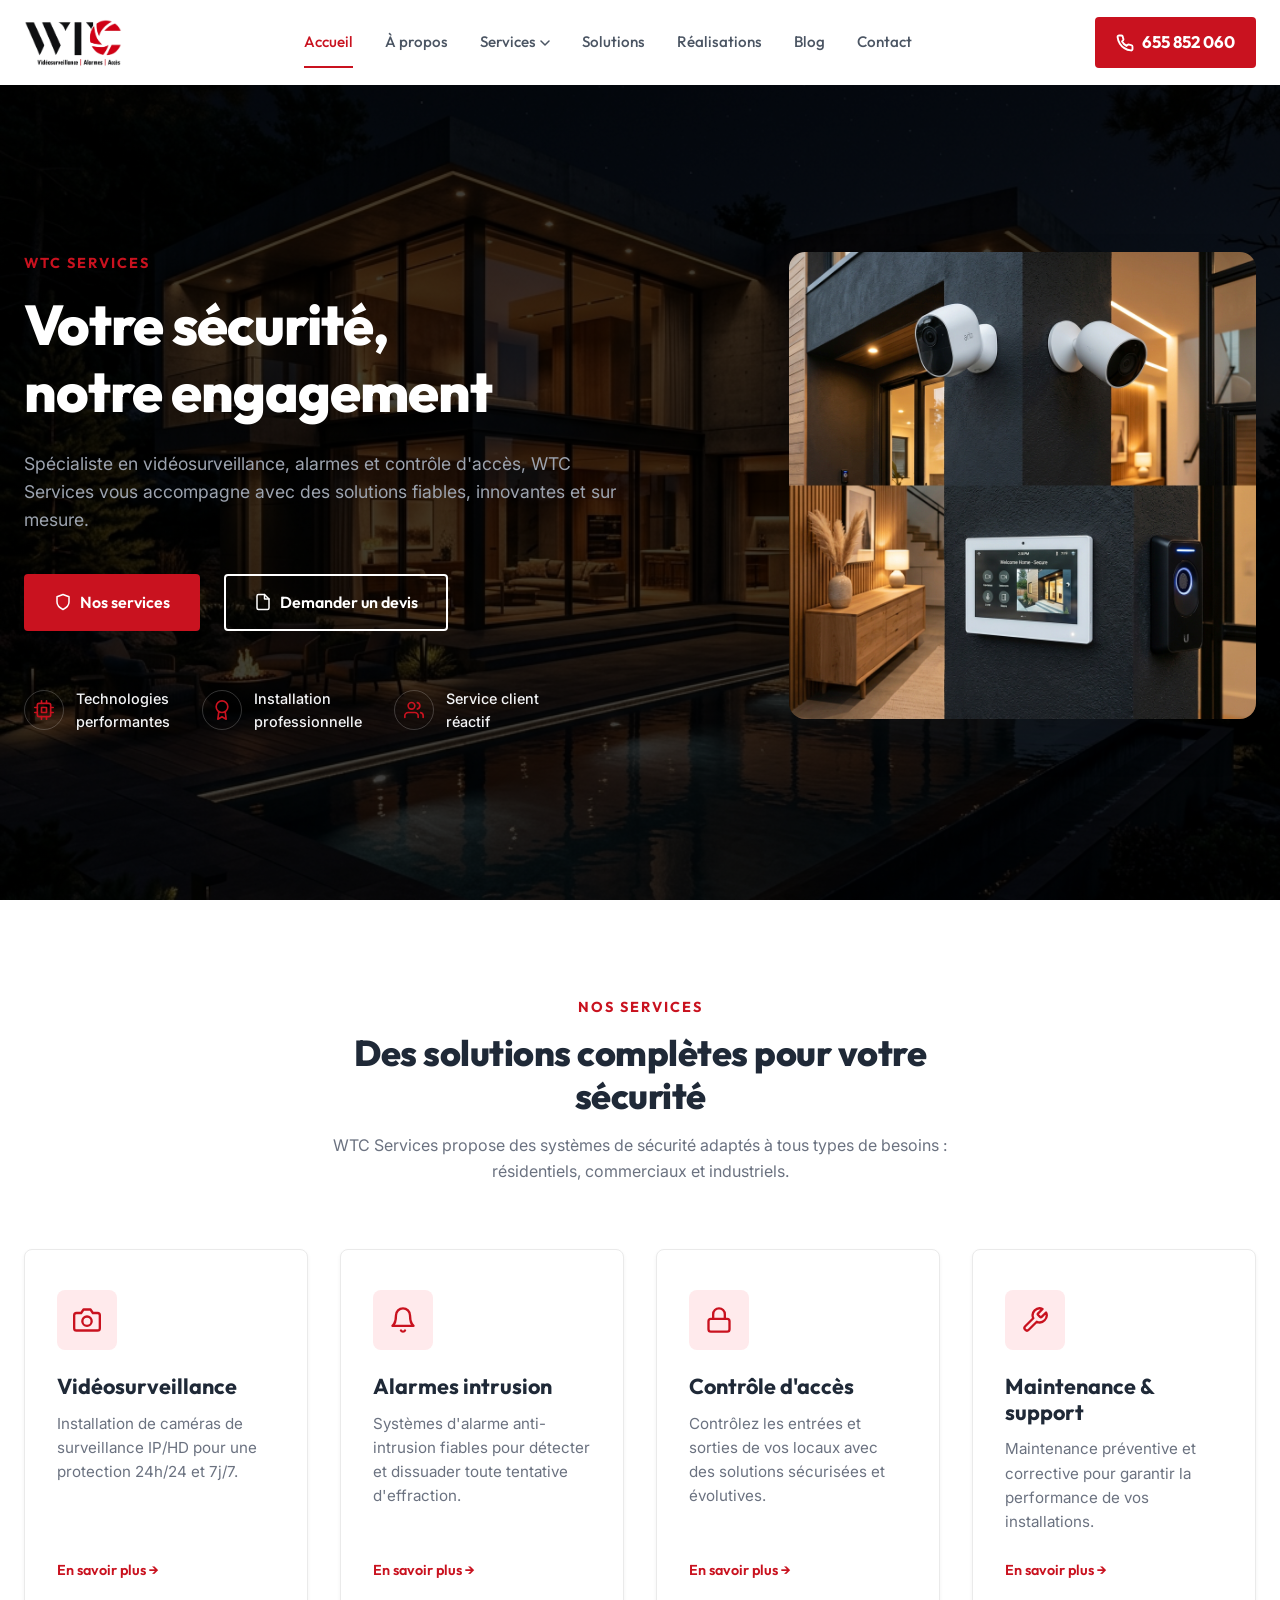
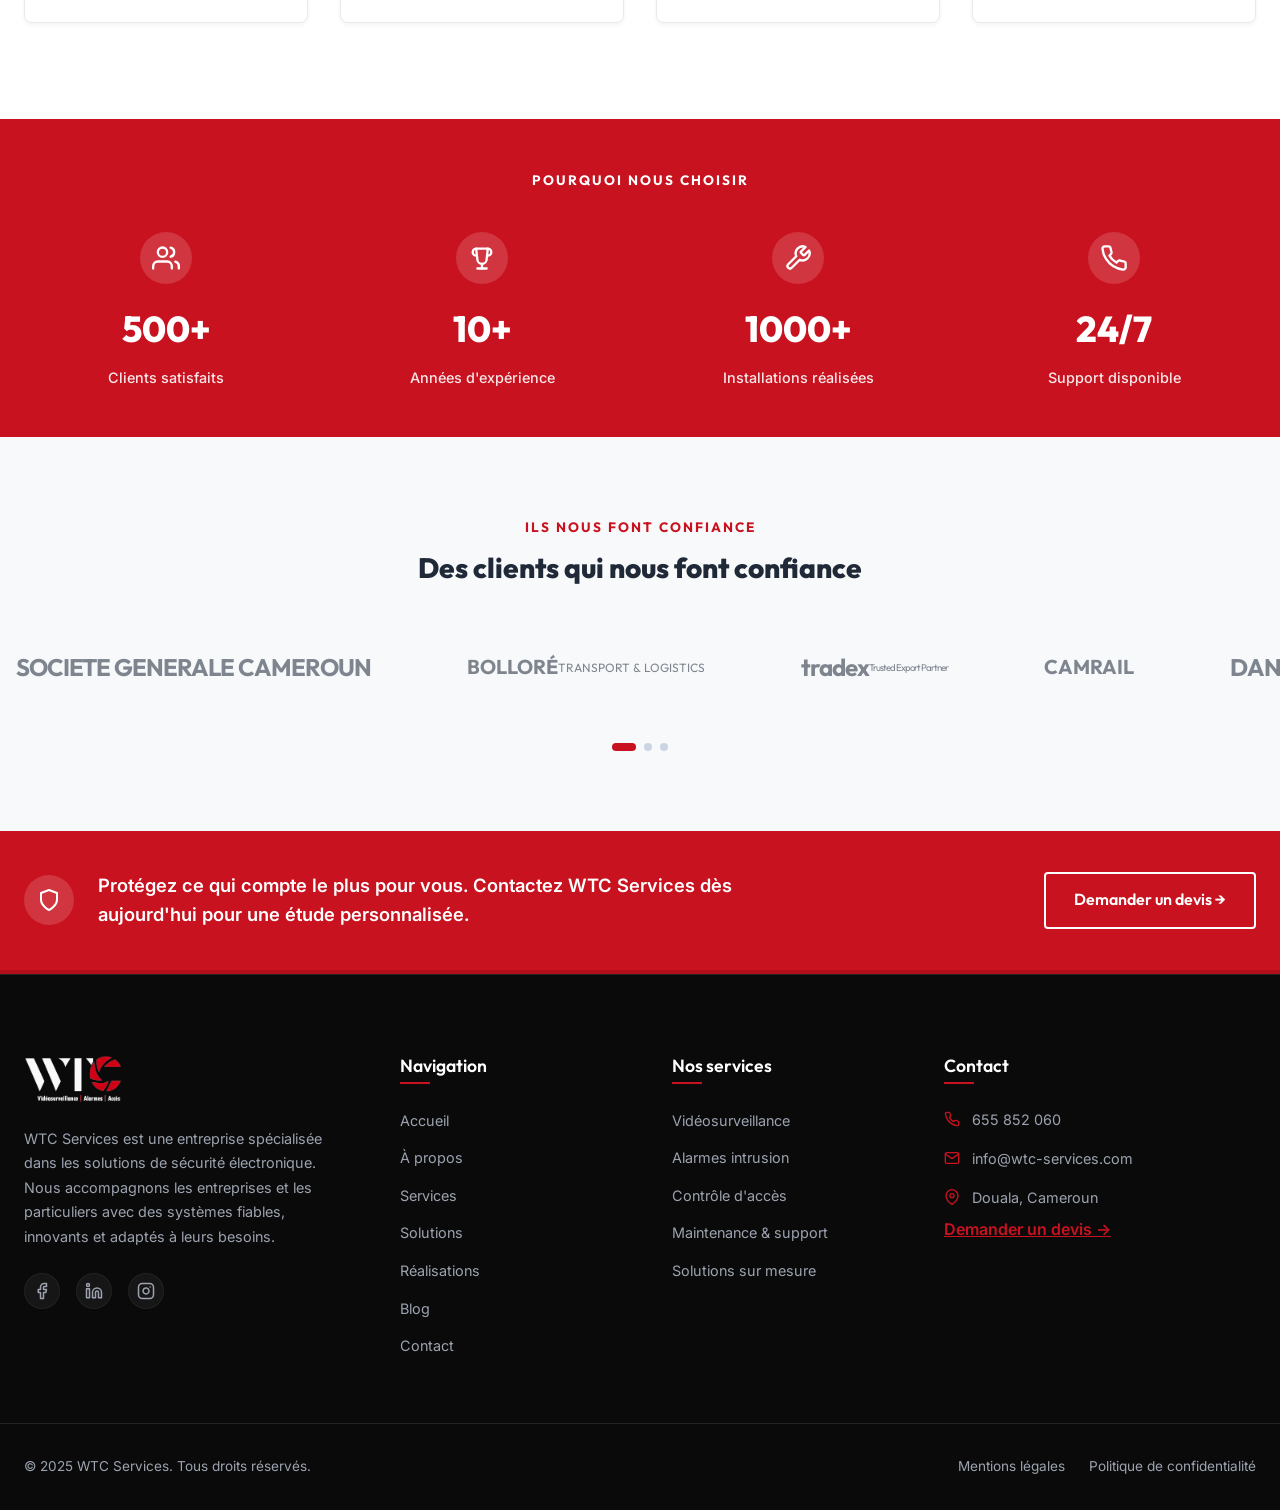
==== commit eae99356: "miejfjj2" ====
--- a/index.html
+++ b/index.html
@@ -4,9 +4,17 @@
 <head>
     <meta charset="UTF-8">
     <meta name="viewport" content="width=device-width, initial-scale=1.0">
+
     <title>WTC Services | Vidéosurveillance, Alarmes et Contrôle d'accès</title>
+
     <meta name="description"
         content="Spécialiste en vidéosurveillance, alarmes et contrôle d'accès au Cameroun. WTC Services propose des solutions fiables, innovantes et sur mesure.">
+
+    <meta name="keywords"
+        content="WTC Services, vidéosurveillance, alarmes, contrôle d'accès, sécurité, caméras, Cameroun, Douala">
+
+    <meta name="author" content="WTC Services">
+
     <link rel="stylesheet" href="css/style.css">
 </head>
 
@@ -362,13 +370,15 @@
                     électronique. Nous accompagnons les entreprises et les particuliers avec des systèmes fiables,
                     innovants et adaptés à leurs besoins.</p>
                 <div class="social-links">
-                    <a href="https://facebook.com" class="social-link" target="_blank" aria-label="Facebook">
+                    <a href="https://www.facebook.com/share/1FuHMtW9iQ" class="social-link" target="_blank"
+                        aria-label="Facebook">
                         <svg width="18" height="18" viewBox="0 0 24 24" fill="none" stroke="currentColor"
                             stroke-width="2" stroke-linecap="round" stroke-linejoin="round">
                             <path d="M18 2h-3a5 5 0 0 0-5 5v3H7v4h3v8h4v-8h3l1-4h-4V7a1 1 0 0 1 1-1h3z" />
                         </svg>
                     </a>
-                    <a href="https://linkedin.com" class="social-link" target="_blank" aria-label="LinkedIn">
+                    <a href="https://www.linkedin.com/company/wtc-services" class="social-link" target="_blank"
+                        aria-label="LinkedIn">
                         <svg width="18" height="18" viewBox="0 0 24 24" fill="none" stroke="currentColor"
                             stroke-width="2" stroke-linecap="round" stroke-linejoin="round">
                             <path d="M16 8a6 6 0 0 1 6 6v7h-4v-7a2 2 0 0 0-2-2 2 2 0 0 0-2 2v7h-4v-7a6 6 0 0 1 6-6z" />
--- a/css/style.css
+++ b/css/style.css
@@ -12,25 +12,25 @@
     --light: #ffffff;
     --light-bg: #f8f9fa;
     --light-border: #eaeaea;
-    
+
     /* Text Colors */
     --text-dark: #1f2937;
     --text-muted: #6b7280;
     --text-light: #f3f4f6;
     --text-light-muted: #9ca3af;
-    
+
     /* Typography */
     --font-heading: 'Outfit', sans-serif;
     --font-body: 'Inter', sans-serif;
-    
+
     /* Shadows */
     --shadow-sm: 0 2px 4px rgba(0, 0, 0, 0.05);
     --shadow-md: 0 10px 20px rgba(0, 0, 0, 0.08);
     --shadow-lg: 0 20px 40px rgba(0, 0, 0, 0.15);
-    
+
     /* Transitions */
     --transition: all 0.3s cubic-bezier(0.4, 0, 0.2, 1);
-    
+
     /* Borders */
     --radius-sm: 4px;
     --radius-md: 8px;
@@ -56,7 +56,12 @@
     overflow-x: hidden;
 }
 
-h1, h2, h3, h4, h5, h6 {
+h1,
+h2,
+h3,
+h4,
+h5,
+h6 {
     font-family: var(--font-heading);
     font-weight: 700;
     line-height: 1.2;
@@ -78,7 +83,9 @@
     display: block;
 }
 
-input, textarea, select {
+input,
+textarea,
+select {
     font-family: var(--font-body);
     font-size: 1rem;
     border: 1px solid var(--light-border);
@@ -88,7 +95,9 @@
     transition: var(--transition);
 }
 
-input:focus, textarea:focus, select:focus {
+input:focus,
+textarea:focus,
+select:focus {
     border-color: var(--primary);
     box-shadow: 0 0 0 3px rgba(201, 18, 31, 0.1);
 }
@@ -175,7 +184,8 @@
     gap: 0.5rem;
 }
 
-.logo-svg, .logo-img {
+.logo-svg,
+.logo-img {
     height: 48px;
 }
 
@@ -194,7 +204,8 @@
     position: relative;
 }
 
-.nav-link:hover, .nav-link.active {
+.nav-link:hover,
+.nav-link.active {
     color: var(--primary);
 }
 
@@ -355,26 +366,37 @@
 }
 
 /* Security Products Collage (Hero Right) */
+/* Dans la section Hero */
 .hero-products {
-    position: relative;
-    display: flex;
-    justify-content: center;
-    align-items: center;
-    height: 450px;
+    height: auto;
+    /* Remplacez les hauteurs fixes */
+    min-height: 300px;
+    /* Hauteur minimale pour éviter un écrasement */
+    max-height: 50vh;
+    /* Limite à 50% de la hauteur de l'écran */
+    width: 100%;
+    margin-bottom: 2rem;
+    /* Espace entre l'image et le texte */
 }
 
 .products-collage {
-    position: relative;
+    height: 100%;
     width: 100%;
-    height: 100%;
 }
 
 .collage-img {
-    position: absolute;
-    border-radius: var(--radius-md);
-    box-shadow: 0 20px 40px rgba(0, 0, 0, 0.5);
-    border: 1px solid rgba(255, 255, 255, 0.1);
-    transition: var(--transition);
+    width: 100% !important;
+    /* Force l'image à prendre toute la largeur */
+    height: auto !important;
+    object-fit: contain;
+    /* Conserve les proportions */
+    position: relative !important;
+    /* Désactive le positionnement absolu */
+    top: auto !important;
+    right: auto !important;
+    left: auto !important;
+    bottom: auto !important;
+    transform: none !important;
 }
 
 .collage-img:hover {
@@ -642,8 +664,13 @@
 }
 
 @keyframes scrollLogos {
-    0% { transform: translateX(0); }
-    100% { transform: translateX(-50%); }
+    0% {
+        transform: translateX(0);
+    }
+
+    100% {
+        transform: translateX(-50%);
+    }
 }
 
 /* --- CTA BANNER --- */
@@ -699,7 +726,8 @@
     margin-bottom: 4rem;
 }
 
-.footer-col-about .logo-svg, .footer-col-about .logo-img {
+.footer-col-about .logo-svg,
+.footer-col-about .logo-img {
     margin-bottom: 1.5rem;
 }
 
@@ -1099,9 +1127,11 @@
         grid-template-columns: 1fr;
         gap: 1.5rem;
     }
+
     .map-placeholder {
         padding: 2rem 1.5rem;
     }
+
     .office-card {
         min-height: auto;
         padding: 1.75rem 1.5rem;
@@ -1127,7 +1157,8 @@
     transition: var(--transition);
 }
 
-.filter-tab:hover, .filter-tab.active {
+.filter-tab:hover,
+.filter-tab.active {
     background-color: var(--primary);
     color: var(--light);
     border-color: var(--primary);
@@ -1334,52 +1365,52 @@
     .hero-title {
         font-size: 2.75rem;
     }
-    
+
     .hero-grid {
         grid-template-columns: 1fr;
         gap: 3rem;
     }
-    
+
     .hero-products {
         height: 350px;
         order: -1;
     }
-    
+
     .section {
         padding: 4.5rem 0;
     }
-    
+
     .section-title {
         font-size: 2rem;
     }
-    
+
     .footer-grid {
         grid-template-columns: 1.5fr 1fr 1fr;
         gap: 3rem;
     }
-    
+
     .footer-col-contact {
         grid-column: span 3;
     }
-    
+
     .about-grid {
         gap: 3rem;
     }
-    
+
     .blog-grid {
         grid-template-columns: repeat(auto-fill, minmax(280px, 1fr));
         gap: 2rem;
     }
-    
+
     .portfolio-grid {
         grid-template-columns: repeat(auto-fill, minmax(280px, 1fr));
         gap: 1.5rem;
     }
-    
+
     .blog-single-title {
         font-size: 2.5rem;
     }
-    
+
     .contact-grid {
         gap: 3rem;
     }
@@ -1387,6 +1418,7 @@
 
 /* ===== TABLET PORTRAIT (max-width: 768px) ===== */
 @media (max-width: 768px) {
+
     /* --- Navigation --- */
     .nav-menu {
         position: fixed;
@@ -1403,11 +1435,11 @@
         transition: var(--transition);
         overflow-y: auto;
     }
-    
+
     .nav-menu.active {
         left: 0;
     }
-    
+
     .dropdown-menu {
         position: static;
         transform: none;
@@ -1419,494 +1451,541 @@
         display: none;
         transition: none;
     }
-    
+
     .nav-item-dropdown.active .dropdown-menu {
         display: block;
     }
-    
+
     .menu-toggle {
         display: flex;
     }
-    
+
     /* Menu Open Hamburger Icon State */
     .menu-toggle.active span:nth-child(1) {
         transform: rotate(45deg) translate(6px, 6px);
     }
-    
+
     .menu-toggle.active span:nth-child(2) {
         opacity: 0;
     }
-    
+
     .menu-toggle.active span:nth-child(3) {
         transform: rotate(-45deg) translate(5px, -5px);
     }
-    
+
     .header-btn {
         display: none;
     }
-    
+
     /* --- Hero Section --- */
     .hero {
         min-height: auto;
         padding: 3rem 0;
     }
-    
+
     .hero-title {
         font-size: 2.25rem;
     }
-    
+
     .hero-desc {
         font-size: 1rem;
     }
-    
+
     .hero-buttons {
         flex-direction: column;
         gap: 1rem;
     }
-    
+
     .hero-highlights {
         flex-direction: column;
         gap: 1rem;
     }
-    
-    .hero-products {
-        height: 300px;
-    }
-    
+
+
     /* --- Sections --- */
     .section {
         padding: 3.5rem 0;
     }
-    
+
     .section-header {
         margin-bottom: 2.5rem;
     }
-    
+
     .section-title {
         font-size: 1.75rem;
     }
-    
+
     /* --- Services Grid --- */
     .services-grid {
         grid-template-columns: 1fr 1fr;
         gap: 1.5rem;
     }
-    
+
     /* --- Stats Section --- */
     .stats-grid {
         grid-template-columns: repeat(2, 1fr);
         gap: 1.5rem;
     }
-    
+
     .stat-number {
         font-size: 1.75rem;
     }
-    
+
     /* --- CTA Banner --- */
     .cta-container {
         flex-direction: column;
         text-align: center;
     }
-    
+
     .cta-content {
         flex-direction: column;
     }
-    
+
     .cta-text {
         font-size: 1rem;
     }
-    
+
     /* --- Footer --- */
     .footer-grid {
         grid-template-columns: 1fr;
         gap: 2.5rem;
     }
-    
+
     .footer-col-contact {
         grid-column: span 1;
     }
-    
+
     .footer-bottom {
         flex-direction: column;
         gap: 1rem;
         text-align: center;
     }
-    
+
     /* --- Page Hero --- */
     .page-hero {
         padding: 3.5rem 0;
     }
-    
+
     .page-title {
         font-size: 2rem;
     }
-    
+
     /* --- About Page --- */
     .about-grid {
         grid-template-columns: 1fr;
         gap: 2.5rem;
     }
-    
+
     .about-features {
         grid-template-columns: 1fr 1fr;
         gap: 1.5rem;
     }
-    
+
     .about-image-wrapper::after {
         top: 10px;
         left: 10px;
     }
-    
+
     /* --- Contact Page --- */
     .contact-grid {
         grid-template-columns: 1fr;
         gap: 2.5rem;
     }
-    
+
     .contact-card-info {
         padding: 2rem 1.5rem;
     }
-    
+
     .contact-form-wrapper {
         padding: 2rem 1.5rem;
     }
-    
+
     .map-placeholder {
         margin-top: 3rem;
     }
-    
+
     /* --- Blog --- */
     .blog-grid {
         grid-template-columns: 1fr;
         gap: 2rem;
     }
-    
+
     .blog-single-title {
         font-size: 2rem;
     }
-    
+
     .blog-single-content {
         font-size: 1rem;
     }
-    
+
     /* --- Portfolio --- */
     .portfolio-grid {
         grid-template-columns: 1fr 1fr;
         gap: 1.5rem;
     }
-    
+
     /* --- Filter Tabs --- */
     .filter-tabs {
         flex-wrap: wrap;
         gap: 0.5rem;
     }
-    
+
     .filter-tab {
         padding: 0.5rem 1rem;
         font-size: 0.85rem;
     }
-    
+
     /* --- Form --- */
     .form-row {
         grid-template-columns: 1fr;
         gap: 1.25rem;
     }
-    
+
     /* --- Modal --- */
     .modal-content {
         padding: 2rem 1.5rem;
         margin: 0 1rem;
     }
-    
+
     .modal-title {
         font-size: 1.5rem;
     }
-    
+
     /* --- Clients Section --- */
     .clients-section {
         padding: 3.5rem 0;
     }
+
+    .hero-grid {
+        grid-template-columns: 1fr;
+        /* Une seule colonne */
+        gap: 2rem;
+        /* Espace entre l'image et le texte */
+    }
+
+
+    .hero-products {
+        height: auto !important;
+        min-height: 300px;
+        margin-bottom: 2rem;
+    }
+
+    .hero-content {
+        margin-top: 1rem;
+    }
+
+    .products-collage img {
+        width: 100%;
+        height: auto;
+        border-radius: var(--radius-md);
+        box-shadow: var(--shadow-md);
+    }
+
+    .collage-img {
+        position: relative !important;
+        width: 80% !important;
+        height: auto !important;
+        top: auto !important;
+        right: auto !important;
+        left: auto !important;
+        bottom: auto !important;
+        transform: none !important;
+        margin-bottom: 1rem;
+        border-radius: var(--radius-md) !important;
+        box-shadow: var(--shadow-md) !important;
+    }
+
+    .products-collage {
+        height: 100%;
+        width: 100%;
+        display: flex;
+        flex-direction: column;
+        align-items: center;
+        gap: 1rem;
+    }
 }
 
 /* ===== SMALL MOBILE (max-width: 576px) ===== */
 @media (max-width: 576px) {
+
     /* --- Container --- */
     .container {
         padding: 0 1rem;
     }
-    
+
     /* --- Logo --- */
-    .logo-svg, .logo-img {
+    .logo-svg,
+    .logo-img {
         height: 40px;
     }
-    
+
     .nav-container {
         height: 70px;
     }
-    
+
     .nav-menu {
         top: 70px;
         height: calc(100vh - 70px);
         padding: 2rem 1.5rem;
     }
-    
+
     /* --- Hero --- */
     .hero {
         padding: 2.5rem 0;
     }
-    
+
     .hero-title {
         font-size: 1.85rem;
         letter-spacing: -0.5px;
     }
-    
+
     .hero-tag {
         font-size: 0.8rem;
     }
-    
+
     .hero-desc {
         font-size: 0.95rem;
         margin-bottom: 2rem;
     }
-    
+
     .hero-buttons {
         margin-bottom: 2.5rem;
     }
-    
+
     .hero-products {
         height: 250px;
     }
-    
+
     .btn {
         padding: 0.75rem 1.25rem;
         font-size: 0.9rem;
     }
-    
+
     /* --- Sections --- */
     .section {
         padding: 3rem 0;
     }
-    
+
     .section-title {
         font-size: 1.5rem;
     }
-    
+
     .section-desc {
         font-size: 0.9rem;
     }
-    
+
     .section-header {
         margin-bottom: 2rem;
     }
-    
+
     /* --- Services Grid --- */
     .services-grid {
         grid-template-columns: 1fr;
         gap: 1.25rem;
     }
-    
+
     .service-card {
         padding: 2rem 1.5rem;
     }
-    
+
     /* --- Stats --- */
     .stats-grid {
         grid-template-columns: 1fr 1fr;
         gap: 1rem;
     }
-    
+
     .stat-number {
         font-size: 1.5rem;
     }
-    
+
     .stat-label {
         font-size: 0.8rem;
     }
-    
+
     .stat-icon {
         width: 44px;
         height: 44px;
     }
-    
+
     /* --- Clients Section --- */
     .clients-section {
         padding: 3rem 0;
     }
-    
+
     .logo-item {
         font-size: 1rem;
         padding: 0.75rem;
     }
-    
+
     .logo-item.bold {
         font-size: 1.15rem;
     }
-    
+
     .logos-track {
         gap: 2.5rem;
     }
-    
+
     /* --- CTA --- */
     .cta-banner {
         padding: 2rem 0;
     }
-    
+
     .cta-text {
         font-size: 0.95rem;
     }
-    
+
     .cta-icon-wrapper {
         width: 42px;
         height: 42px;
     }
-    
+
     /* --- Footer --- */
     footer {
         padding: 3rem 0 1.5rem;
     }
-    
+
     .footer-grid {
         gap: 2rem;
     }
-    
+
     .footer-col-about .logo-svg,
     .footer-col-about .logo-img {
         height: 38px;
     }
-    
+
     .footer-title {
         font-size: 1rem;
     }
-    
+
     /* --- Page Hero --- */
     .page-hero {
         padding: 2.5rem 0;
     }
-    
+
     .page-title {
         font-size: 1.75rem;
     }
-    
+
     .breadcrumbs {
         font-size: 0.8rem;
     }
-    
+
     /* --- About Page --- */
     .about-features {
         grid-template-columns: 1fr;
         gap: 1.25rem;
     }
-    
+
     .about-feat-card {
         padding: 1.25rem;
     }
-    
+
     .about-image-wrapper::after {
         display: none;
     }
-    
+
     /* --- Contact Page --- */
     .contact-card-info {
         padding: 1.5rem 1.25rem;
     }
-    
+
     .contact-form-wrapper {
         padding: 1.5rem 1.25rem;
     }
-    
+
     .map-placeholder {
         margin-top: 2.5rem;
         min-height: auto;
         padding: 1.5rem 1rem;
     }
-    
+
     .office-cards-container {
         grid-template-columns: 1fr;
         gap: 1.25rem;
     }
-    
+
     .office-card {
         min-height: auto;
         padding: 1.5rem 1.25rem;
     }
-    
+
     /* --- Portfolio --- */
     .portfolio-grid {
         grid-template-columns: 1fr;
         gap: 1.5rem;
     }
-    
+
     .portfolio-img-wrapper {
         height: 200px;
     }
-    
+
     /* --- Blog --- */
     .blog-img-wrapper {
         height: 180px;
     }
-    
+
     .blog-content {
         padding: 1.5rem;
     }
-    
+
     .blog-title {
         font-size: 1.15rem;
     }
-    
+
     .blog-single-title {
         font-size: 1.6rem;
     }
-    
+
     .blog-single-meta {
         flex-wrap: wrap;
         gap: 0.75rem;
         font-size: 0.85rem;
     }
-    
+
     .blog-single-content {
         font-size: 0.95rem;
         line-height: 1.7;
     }
-    
+
     .blog-single-content h2 {
         font-size: 1.35rem;
     }
-    
+
     /* --- Modal --- */
     .modal-content {
         padding: 1.75rem 1.25rem;
         margin: 0 0.75rem;
         max-height: 85vh;
     }
-    
+
     .modal-title {
         font-size: 1.35rem;
     }
-    
+
     .modal-desc {
         font-size: 0.9rem;
         margin-bottom: 1.5rem;
     }
-    
+
     /* --- Transmission Modal --- */
     .transmission-card {
         padding: 2rem 1.5rem;
         width: 92%;
     }
-    
+
     .transmission-title {
         font-size: 1.5rem;
     }
-    
+
     .transmission-desc {
         font-size: 0.85rem;
     }
-    
+
     .transmission-btn {
         font-size: 0.9rem;
         padding: 0.85rem;
     }
-    
+
     .transmission-icon {
         width: 50px;
         height: 50px;
@@ -1919,68 +1998,67 @@
     .container {
         padding: 0 0.75rem;
     }
-    
+
     .hero-title {
         font-size: 1.6rem;
     }
-    
+
     .hero-products {
         height: 200px;
     }
-    
+
     .section-title {
         font-size: 1.35rem;
     }
-    
+
     .stats-grid {
         grid-template-columns: 1fr;
         gap: 1rem;
     }
-    
+
     .stat-item {
         flex-direction: row;
         justify-content: flex-start;
         gap: 1rem;
         text-align: left;
     }
-    
+
     .stat-icon {
         margin-bottom: 0;
     }
-    
+
     .page-title {
         font-size: 1.5rem;
     }
-    
+
     .blog-single-title {
         font-size: 1.4rem;
     }
-    
+
     .service-card {
         padding: 1.5rem 1.25rem;
     }
-    
+
     .filter-tabs {
         gap: 0.4rem;
     }
-    
+
     .filter-tab {
         padding: 0.4rem 0.8rem;
         font-size: 0.8rem;
     }
-    
+
     .footer-bottom-links {
         flex-direction: column;
         gap: 0.5rem;
     }
-    
+
     .highlight-text {
         font-size: 0.8rem;
     }
-    
+
     .highlight-icon-wrapper {
         width: 35px;
         height: 35px;
     }
-}
-
+}
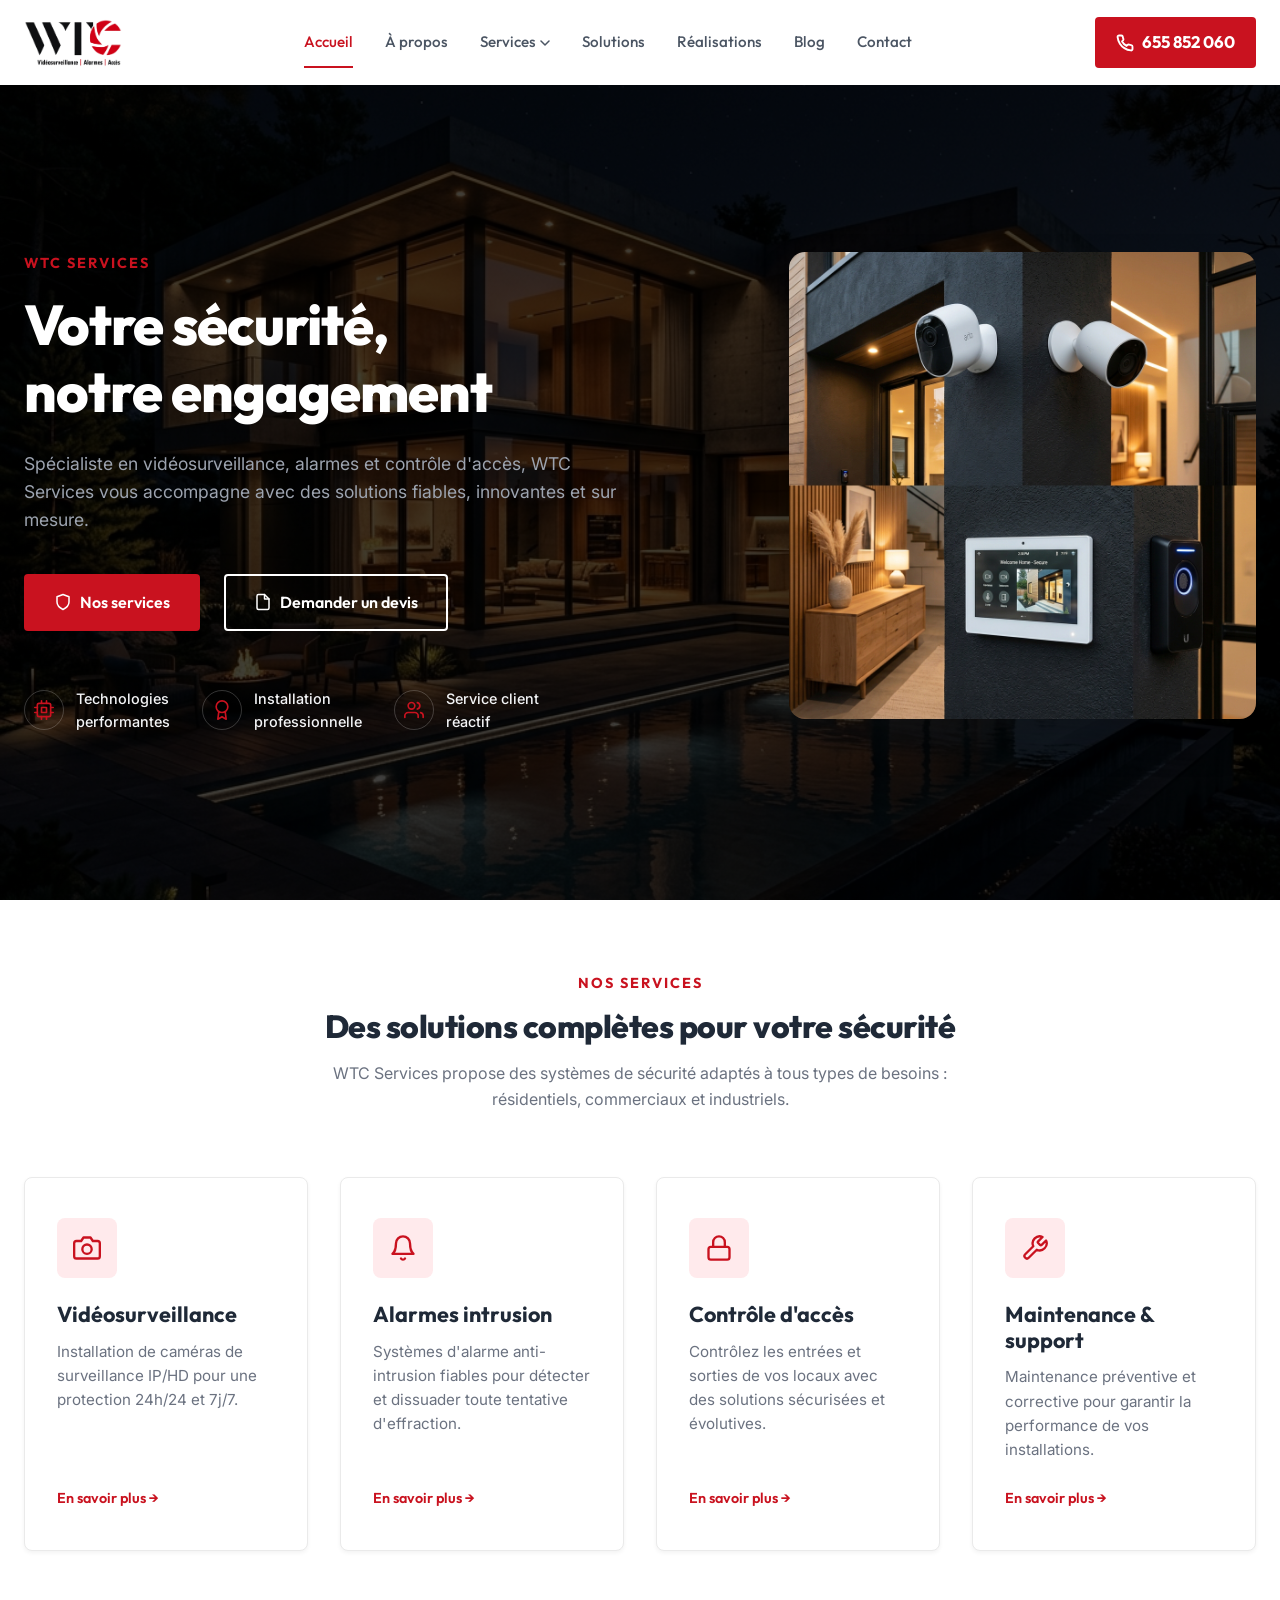
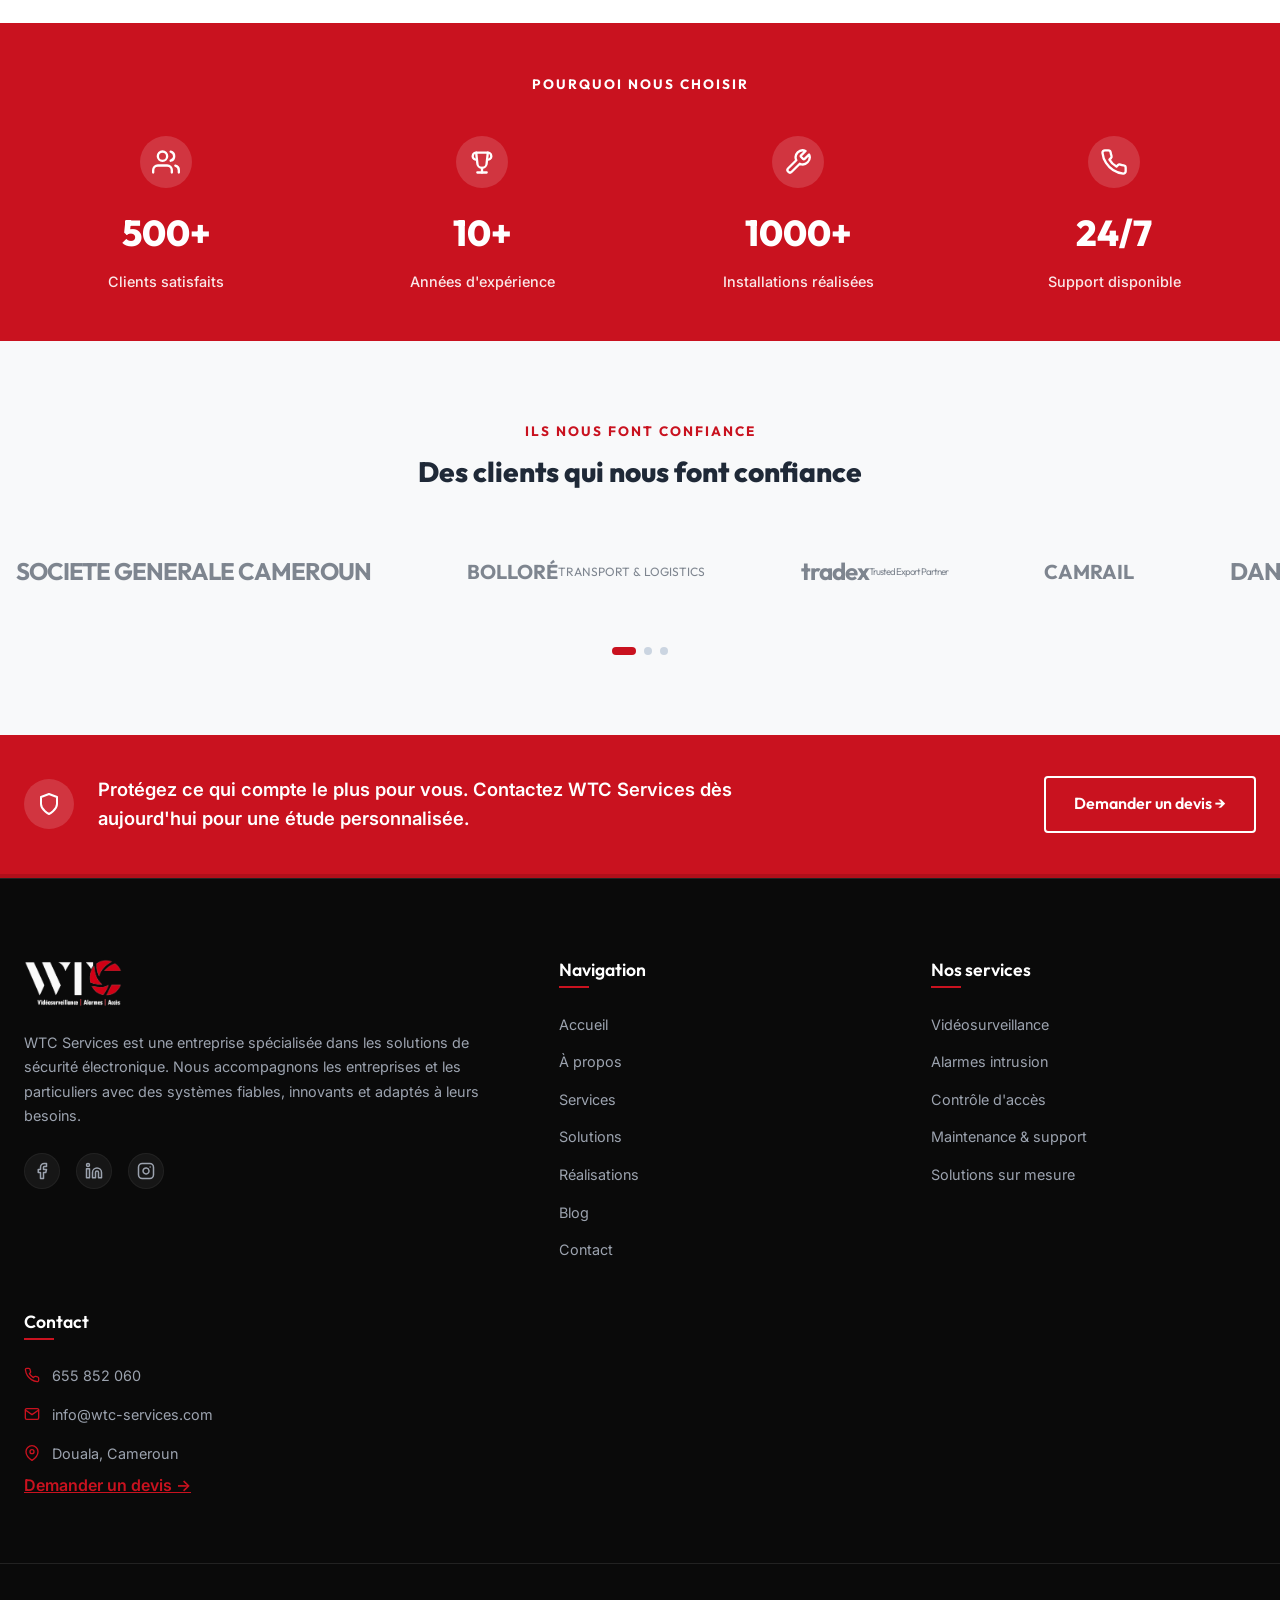
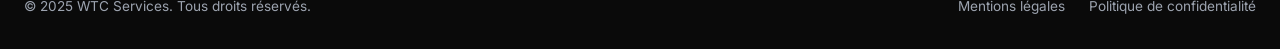
==== commit 580e06ea: "modfcfdddi" ====
--- a/index.html
+++ b/index.html
@@ -14,6 +14,9 @@
         content="WTC Services, vidéosurveillance, alarmes, contrôle d'accès, sécurité, caméras, Cameroun, Douala">
 
     <meta name="author" content="WTC Services">
+
+    <!-- Favicon -->
+    <link rel="icon" type="image/png" href="assets/images/logo-dark.png">
 
     <link rel="stylesheet" href="css/style.css">
 </head>
@@ -59,7 +62,7 @@
             </nav>
 
             <div class="header-btn">
-                <a href="tel:655852060" class="btn btn-phone">
+                <span class="btn btn-phone">
                     <!-- Phone Icon -->
                     <svg width="18" height="18" viewBox="0 0 24 24" fill="none" stroke="currentColor" stroke-width="2.5"
                         stroke-linecap="round" stroke-linejoin="round">
@@ -67,7 +70,7 @@
                             d="M22 16.92v3a2 2 0 0 1-2.18 2 19.79 19.79 0 0 1-8.63-3.07 19.5 19.5 0 0 1-6-6 19.79 19.79 0 0 1-3.07-8.67A2 2 0 0 1 4.11 2h3a2 2 0 0 1 2 1.72 12.84 12.84 0 0 0 .7 2.81 2 2 0 0 1-.45 2.11L8.09 9.91a16 16 0 0 0 6 6l1.27-1.27a2 2 0 0 1 2.1-.45 12.84 12.84 0 0 0 2.81.7A2 2 0 0 1 22 16.92z" />
                     </svg>
                     655 852 060
-                </a>
+                </span>
             </div>
         </div>
     </header>
--- a/css/style.css
+++ b/css/style.css
@@ -1138,6 +1138,70 @@
     }
 }
 
+/* ===== TABLET LANDSCAPE (max-width: 1024px) ===== */
+@media (max-width: 1024px) {
+    .hero-title {
+        font-size: 2.75rem;
+    }
+
+    .hero-grid {
+        grid-template-columns: 1fr;
+        gap: 3rem;
+    }
+
+    .hero-products {
+        min-height: 320px;
+    }
+
+    .hero-content {
+        width: 100%;
+    }
+
+    .hero-products {
+        height: 350px;
+        order: -1;
+    }
+
+    .section {
+        padding: 4.5rem 0;
+    }
+
+    .section-title {
+        font-size: 2rem;
+    }
+
+    .footer-grid {
+        grid-template-columns: 1.5fr 1fr 1fr;
+        gap: 3rem;
+    }
+
+    .footer-col-contact {
+        grid-column: span 3;
+    }
+
+    .about-grid {
+        gap: 3rem;
+    }
+
+    .blog-grid {
+        grid-template-columns: repeat(auto-fill, minmax(280px, 1fr));
+        gap: 2rem;
+    }
+
+    .portfolio-grid {
+        grid-template-columns: repeat(auto-fill, minmax(280px, 1fr));
+        gap: 1.5rem;
+    }
+
+    .blog-single-title {
+        font-size: 2.5rem;
+    }
+
+    .contact-grid {
+        gap: 3rem;
+    }
+}
+
 /* Solutions Page & Portfolio Filters */
 .filter-tabs {
     display: flex;
@@ -1358,23 +1422,182 @@
     margin-bottom: 0.5rem;
 }
 
-/* --- RESPONSIVE STYLES --- */
-
-/* ===== TABLET LANDSCAPE (max-width: 1024px) ===== */
-@media (max-width: 1024px) {
-    .hero-title {
-        font-size: 2.75rem;
-    }
-
-    .hero-grid {
-        grid-template-columns: 1fr;
-        gap: 3rem;
-    }
-
-    .hero-products {
-        height: 350px;
-        order: -1;
-    }
+/* --- SERVICE DETAIL & GENERIC RESPONSIVE COMPONENTS --- */
+.service-detail-section {
+    padding: 5rem 0;
+}
+
+.service-detail-grid {
+    display: grid;
+    grid-template-columns: 1fr 1fr;
+    gap: 3rem;
+    align-items: center;
+}
+
+.service-detail-grid.reverse > div:first-child {
+    order: 2;
+}
+
+.service-detail-img {
+    width: 100%;
+    height: auto;
+    display: block;
+}
+
+.feature-list {
+    margin: 1.5rem 0 2rem;
+    display: grid;
+    grid-template-columns: 1fr 1fr;
+    gap: 1rem;
+}
+
+.feature-list-item {
+    display: flex;
+    align-items: center;
+    gap: 0.75rem;
+    min-height: 48px;
+}
+
+.feature-list-icon {
+    color: var(--primary);
+    flex-shrink: 0;
+}
+
+.transmission-modal-overlay {
+    position: fixed;
+    inset: 0;
+    background-color: rgba(0, 0, 0, 0.65);
+    backdrop-filter: blur(3px);
+    display: flex;
+    align-items: center;
+    justify-content: center;
+    padding: 1.5rem;
+    z-index: 1100;
+    opacity: 0;
+    visibility: hidden;
+    transition: opacity 0.25s ease, visibility 0.25s ease;
+}
+
+.transmission-modal-overlay.active {
+    opacity: 1;
+    visibility: visible;
+}
+
+.transmission-card {
+    border-radius: var(--radius-md);
+    box-shadow: var(--shadow-lg);
+    max-width: 520px;
+    width: 100%;
+    background-color: var(--light);
+    position: relative;
+    padding: 2rem 1.5rem;
+    box-sizing: border-box;
+}
+
+.transmission-close {
+    position: absolute;
+    top: 1rem;
+    right: 1rem;
+    width: 34px;
+    height: 34px;
+    border: none;
+    background: rgba(15, 23, 42, 0.05);
+    color: var(--text-dark);
+    border-radius: 50%;
+    font-size: 1.2rem;
+    line-height: 1;
+    display: inline-flex;
+    align-items: center;
+    justify-content: center;
+    cursor: pointer;
+    transition: var(--transition);
+}
+
+.transmission-close:hover {
+    background-color: rgba(201, 18, 31, 0.1);
+    color: var(--primary);
+}
+
+.transmission-icon {
+    width: 70px;
+    height: 70px;
+    background-color: rgba(56, 189, 248, 0.12);
+    color: var(--primary);
+    border-radius: 50%;
+    display: flex;
+    align-items: center;
+    justify-content: center;
+    margin: 0 auto 1.25rem;
+    font-size: 1.75rem;
+}
+
+.transmission-title {
+    text-align: center;
+    margin-bottom: 0.75rem;
+    font-size: 1.75rem;
+}
+
+.transmission-desc {
+    text-align: center;
+    color: var(--text-muted);
+    margin-bottom: 1.25rem;
+}
+
+.transmission-actions {
+    display: flex;
+    flex-direction: column;
+    gap: 0.9rem;
+    margin-top: 1.5rem;
+}
+
+.transmission-btn {
+    width: 100%;
+    text-align: center;
+    text-decoration: none;
+    border-radius: var(--radius-sm);
+    border: 1px solid var(--light-border);
+    padding: 0.95rem 1rem;
+    display: inline-flex;
+    align-items: center;
+    justify-content: center;
+    gap: 0.5rem;
+    transition: var(--transition);
+    color: var(--dark);
+    background-color: var(--light);
+}
+
+.transmission-btn:hover {
+    background-color: var(--light-bg);
+    transform: translateY(-1px);
+}
+
+.transmission-btn.btn-whatsapp {
+    background-color: #25d366;
+    border-color: #25d366;
+    color: #ffffff;
+}
+
+.transmission-btn.btn-whatsapp:hover {
+    background-color: #1ebe5d;
+    border-color: #1ebe5d;
+}
+
+.transmission-btn.btn-email {
+    background-color: #ffffff;
+    border-color: #dc2626;
+    color: #dc2626;
+}
+
+.transmission-btn.btn-email:hover {
+    background-color: #fee2e2;
+}
+
+.transmission-note {
+    margin-top: 1rem;
+    color: var(--text-muted);
+    font-size: 0.9rem;
+    text-align: center;
+}
 
     .section {
         padding: 4.5rem 0;
@@ -1414,7 +1637,6 @@
     .contact-grid {
         gap: 3rem;
     }
-}
 
 /* ===== TABLET PORTRAIT (max-width: 768px) ===== */
 @media (max-width: 768px) {
@@ -1423,33 +1645,70 @@
     .nav-menu {
         position: fixed;
         top: 85px;
-        left: -100%;
+        left: 0;
+        right: 0;
+        width: 100vw;
+        max-width: 100vw;
+        height: calc(100vh - 85px);
+        display: flex;
+        flex-direction: column;
+        align-items: stretch;
+        padding: 3rem 1.5rem 2rem;
+        gap: 1rem;
+        background-color: var(--light);
+        box-shadow: 0 10px 15px rgba(0, 0, 0, 0.1);
+        transform: translateX(-100%);
+        transition: transform 0.3s ease;
+        overflow-y: auto;
+        box-sizing: border-box;
+        z-index: 105;
+    }
+
+    .nav-menu.active {
+        transform: translateX(0);
+    }
+
+    .nav-item-dropdown {
         width: 100%;
-        height: calc(100vh - 85px);
-        background-color: var(--light);
-        flex-direction: column;
-        align-items: flex-start;
-        padding: 3rem 2rem;
-        gap: 1.5rem;
-        box-shadow: 0 10px 15px rgba(0, 0, 0, 0.1);
-        transition: var(--transition);
-        overflow-y: auto;
-    }
-
-    .nav-menu.active {
-        left: 0;
+    }
+
+    .nav-menu .nav-link,
+    .nav-menu .dropdown-toggle,
+    .nav-menu .dropdown-item {
+        width: 100%;
+    }
+
+    .nav-menu .nav-link,
+    .nav-menu .dropdown-toggle {
+        display: flex;
+        justify-content: space-between;
+        align-items: center;
+        padding: 0.75rem 0;
+    }
+
+    .dropdown-item {
+        padding: 0.75rem 1rem;
     }
 
     .dropdown-menu {
-        position: static;
-        transform: none;
+        position: static !important;
+        transform: none !important;
         opacity: 1;
         visibility: visible;
         box-shadow: none;
         border: none;
-        padding-left: 1.5rem;
+        width: 100%;
+        padding: 0;
+        margin: 0;
         display: none;
         transition: none;
+        box-sizing: border-box;
+    }
+
+    .dropdown-menu .dropdown-item {
+        display: block;
+        width: 100%;
+        padding: 0.85rem 1rem;
     }
 
     .nav-item-dropdown.active .dropdown-menu {
@@ -1480,7 +1739,22 @@
     /* --- Hero Section --- */
     .hero {
         min-height: auto;
-        padding: 3rem 0;
+        padding: 2.5rem 0;
+    }
+
+    .hero-grid {
+        grid-template-columns: 1fr;
+        gap: 2rem;
+    }
+
+    .hero-content {
+        width: 100%;
+    }
+
+    .hero-products {
+        width: 100%;
+        min-height: auto;
+        margin-bottom: 2rem;
     }
 
     .hero-title {
@@ -1489,6 +1763,7 @@
 
     .hero-desc {
         font-size: 1rem;
+        max-width: 100%;
     }
 
     .hero-buttons {
@@ -1501,6 +1776,20 @@
         gap: 1rem;
     }
 
+    .products-collage,
+    .collage-img,
+    .products-collage img {
+        width: 100% !important;
+        height: auto !important;
+        position: relative !important;
+        top: auto !important;
+        left: auto !important;
+        right: auto !important;
+        bottom: auto !important;
+        transform: none !important;
+        margin: 0 auto 1rem;
+    }
+
 
     /* --- Sections --- */
     .section {
@@ -1513,6 +1802,26 @@
 
     .section-title {
         font-size: 1.75rem;
+    }
+
+    /* --- Service Detail Section --- */
+    .service-detail-grid,
+    .service-detail-grid.reverse {
+        grid-template-columns: 1fr;
+        gap: 2rem;
+    }
+
+    .feature-list {
+        grid-template-columns: 1fr;
+    }
+
+    .transmission-card {
+        width: 100%;
+        padding: 1.75rem 1.25rem;
+    }
+
+    .transmission-btn {
+        font-size: 0.95rem;
     }
 
     /* --- Services Grid --- */
